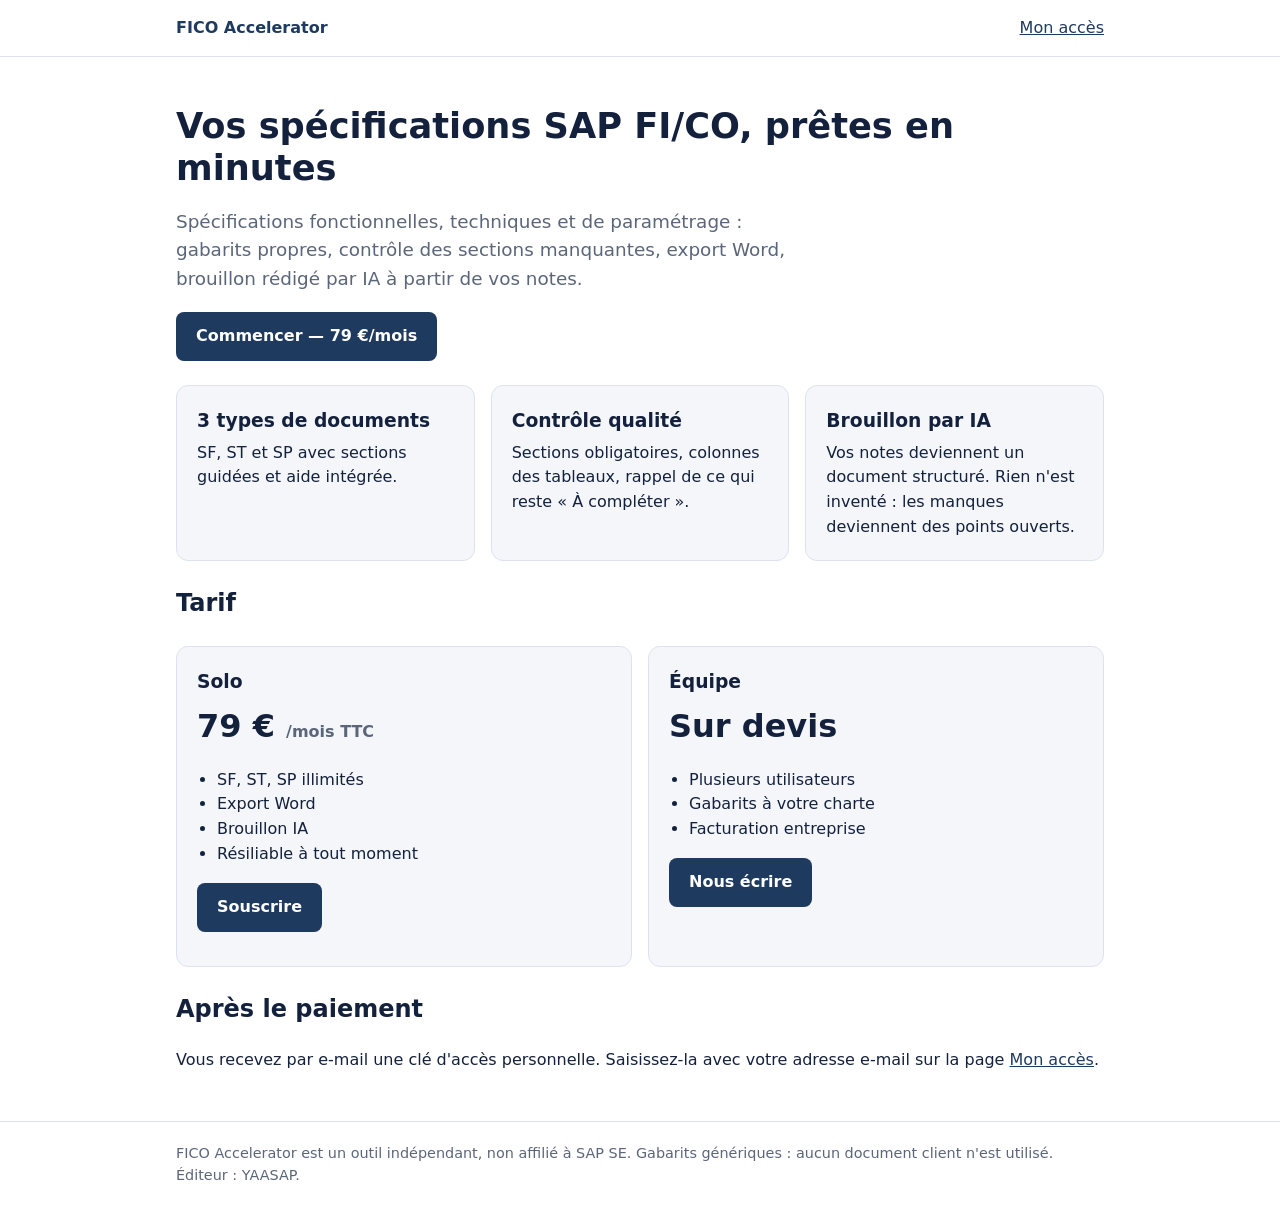
==== site/index.html @ e35cf968 "Relancer le déploiement Pages Co-Authored-By: Claude Sonnet 5.5 <noreply@anthropic.com> Claude-Sessi" ====
<!doctype html><html lang="fr"><head><meta charset="utf-8"><meta name="viewport" content="width=device-width,initial-scale=1">
<title>FICO Accelerator — spécifications SAP FI/CO</title>
<meta name="description" content="Rédigez vos spécifications SAP FI/CO (SF, ST, SP) en quelques minutes : gabarits, contrôle qualité, brouillon assisté par IA."><link rel="stylesheet" href="style.css"></head><body>
<header><div class="w"><b>FICO Accelerator</b><a href="acces.html">Mon accès</a></div></header>
<main class="w">
<h1>Vos spécifications SAP FI/CO, prêtes en minutes</h1>
<p class="lead">Spécifications fonctionnelles, techniques et de paramétrage : gabarits propres, contrôle des sections manquantes, export Word, brouillon rédigé par IA à partir de vos notes.</p>
<p><a id="cta" class="btn" href="#tarif">Commencer — 79 €/mois</a></p>
<div class="grid">
<div class="card"><h3>3 types de documents</h3>SF, ST et SP avec sections guidées et aide intégrée.</div>
<div class="card"><h3>Contrôle qualité</h3>Sections obligatoires, colonnes des tableaux, rappel de ce qui reste « À compléter ».</div>
<div class="card"><h3>Brouillon par IA</h3>Vos notes deviennent un document structuré. Rien n'est inventé : les manques deviennent des points ouverts.</div>
</div>
<h2 id="tarif">Tarif</h2>
<div class="grid">
<div class="card"><h3>Solo</h3><div class="price">79 € <small>/mois TTC</small></div>
<ul><li>SF, ST, SP illimités</li><li>Export Word</li><li>Brouillon IA</li><li>Résiliable à tout moment</li></ul>
<a id="buy" class="btn" href="#" aria-disabled="true">Souscrire</a><p id="buynote" class="lead" style="font-size:.9rem"></p></div>
<div class="card"><h3>Équipe</h3><div class="price">Sur devis</div>
<ul><li>Plusieurs utilisateurs</li><li>Gabarits à votre charte</li><li>Facturation entreprise</li></ul>
<a class="btn" id="mail" href="#">Nous écrire</a></div>
</div>
<h2>Après le paiement</h2>
<p>Vous recevez par e-mail une clé d'accès personnelle. Saisissez-la avec votre adresse e-mail sur la page <a href="acces.html">Mon accès</a>.</p>
</main>
<footer><div class="w">FICO Accelerator est un outil indépendant, non affilié à SAP SE. Gabarits génériques : aucun document client n'est utilisé. Éditeur : YAASAP.</div></footer>
<script src="config.js"></script>
<script>
var c=window.FICO_CONFIG,b=document.getElementById('buy');
document.getElementById('mail').href='mailto:'+c.contact+'?subject=FICO%20Accelerator%20-%20offre%20%C3%89quipe';
if(c.stripeLinkSolo){b.href=c.stripeLinkSolo;b.removeAttribute('aria-disabled');document.getElementById('cta').href=c.stripeLinkSolo}
else document.getElementById('buynote').textContent='Ouverture des souscriptions imminente.';
</script></body></html>
<!-- v1 -->
---- site/style.css ----
:root{--bg:#fff;--fg:#14213d;--mut:#5b667a;--ac:#1f3a5f;--card:#f4f6fa;--line:#dde3ee}
@media(prefers-color-scheme:dark){:root{--bg:#0f1624;--fg:#e8edf6;--mut:#9aa7bd;--ac:#7fa6e0;--card:#18223a;--line:#2a3856}}
*{box-sizing:border-box}body{margin:0;font:16px/1.55 system-ui,sans-serif;background:var(--bg);color:var(--fg)}
.w{max-width:960px;margin:0 auto;padding:0 16px}header{border-bottom:1px solid var(--line)}
header .w{display:flex;justify-content:space-between;align-items:center;height:56px}
header b{color:var(--ac)}a{color:var(--ac)}h1{font-size:2.2rem;line-height:1.2;margin:48px 0 12px}
.lead{font-size:1.15rem;color:var(--mut);max-width:640px}.grid{display:grid;gap:16px;grid-template-columns:repeat(auto-fit,minmax(240px,1fr));margin:24px 0}
.card{background:var(--card);border:1px solid var(--line);border-radius:12px;padding:20px}.card h3{margin:0 0 6px}
.btn{display:inline-block;background:var(--ac);color:var(--bg);padding:12px 20px;border-radius:8px;text-decoration:none;font-weight:600;border:0;cursor:pointer;font-size:1rem}
.btn[aria-disabled=true]{opacity:.5;pointer-events:none}.price{font-size:2rem;font-weight:700}.price small{font-size:1rem;color:var(--mut)}
ul{padding-left:20px}input{width:100%;padding:10px;border:1px solid var(--line);border-radius:8px;background:var(--bg);color:var(--fg);font-size:1rem;margin:4px 0 12px}
footer{border-top:1px solid var(--line);margin-top:48px;padding:20px 0;color:var(--mut);font-size:.9rem}.ok{color:#1a7f4b}.ko{color:#b3261e}
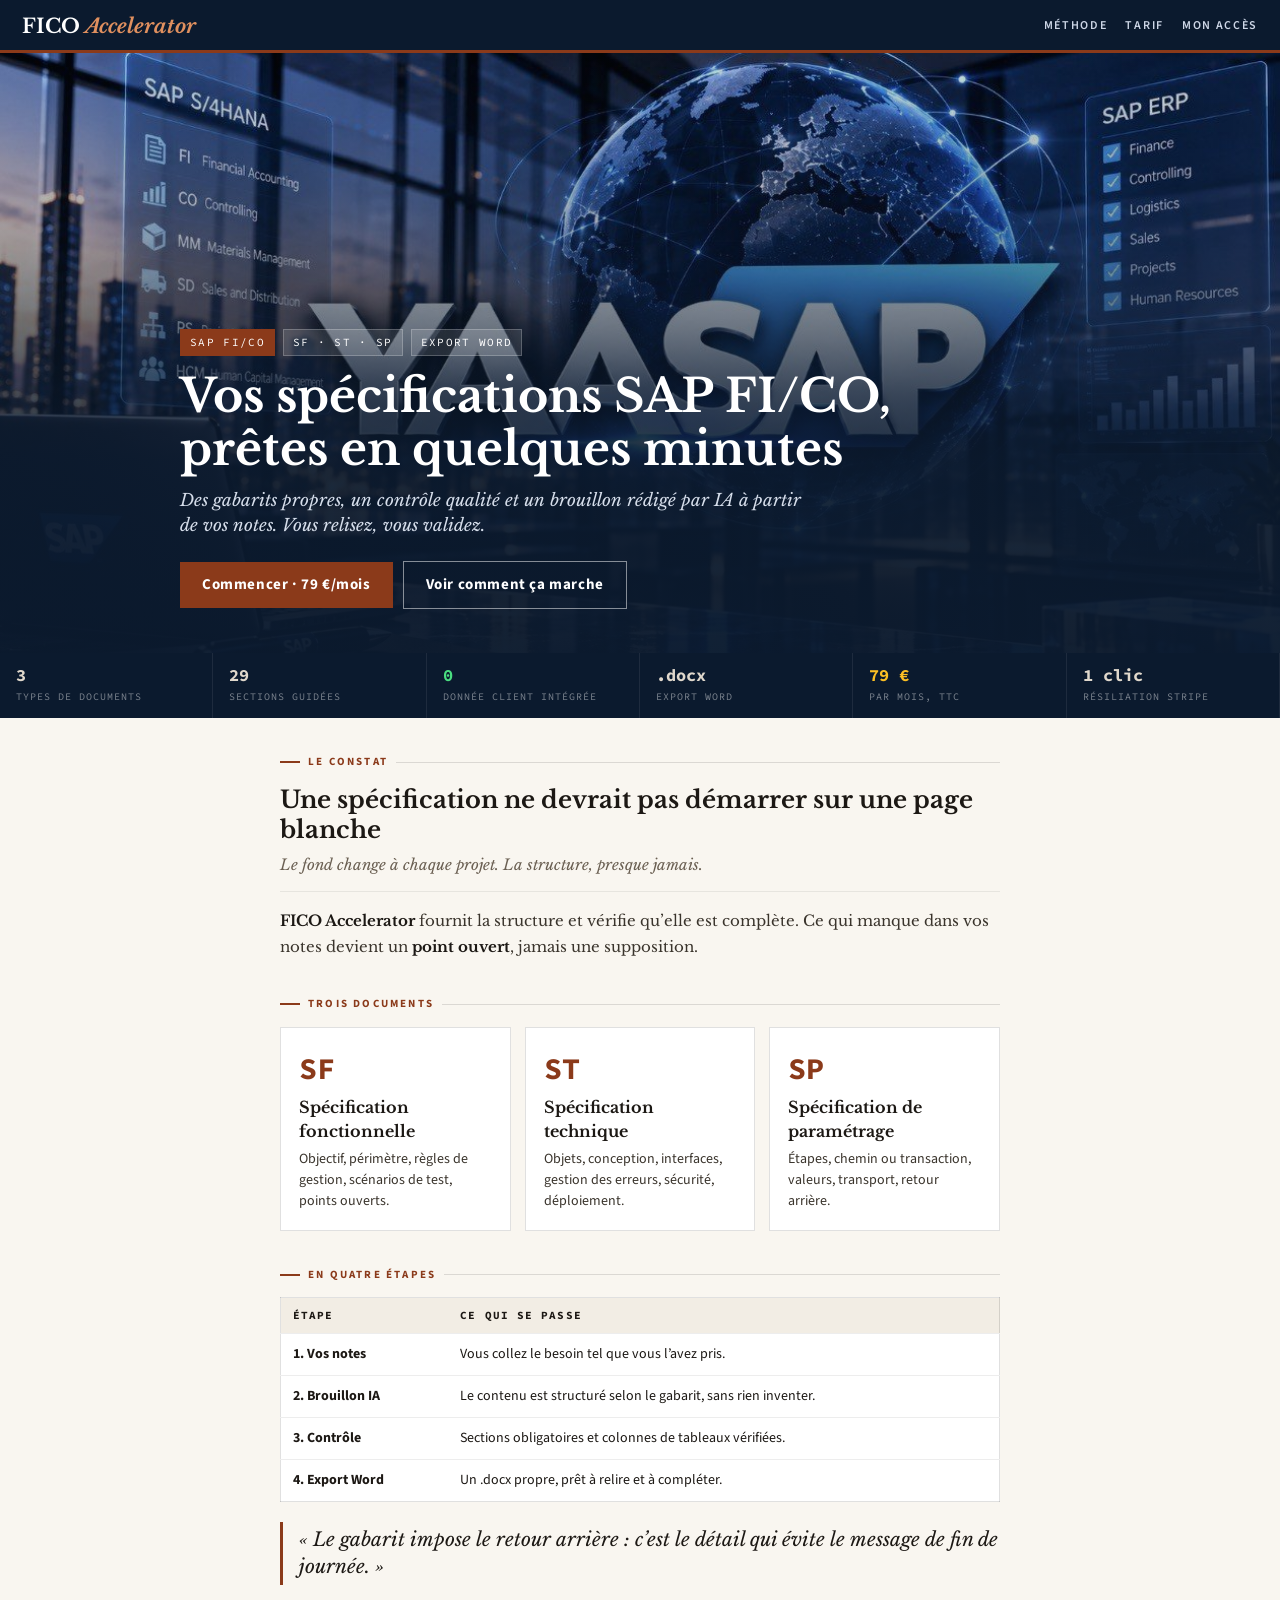
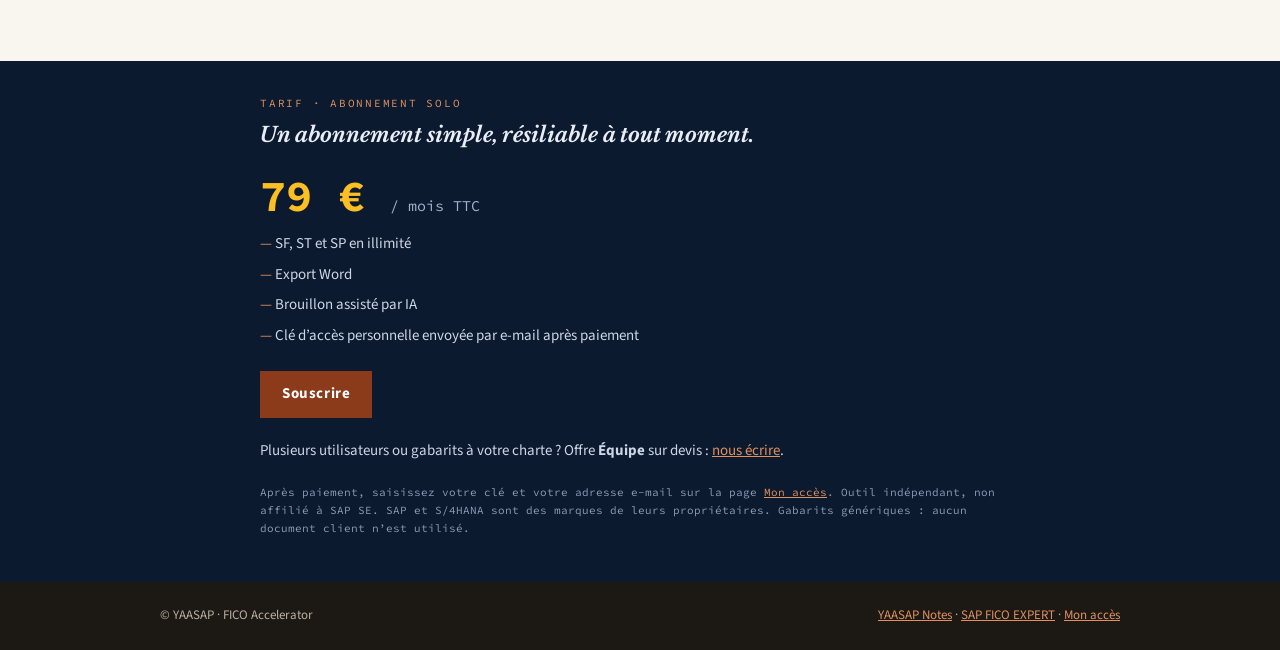
==== commit b28169ce: "Site aux couleurs de YAASAP Notes, image d'en-tête Co-Authored-By: Claude Sonnet 5.5 <noreply@anthro" ====
--- a/site/index.html
+++ b/site/index.html
@@ -1,29 +1,62 @@
 <!doctype html><html lang="fr"><head><meta charset="utf-8"><meta name="viewport" content="width=device-width,initial-scale=1">
 <title>FICO Accelerator — spécifications SAP FI/CO</title>
-<meta name="description" content="Rédigez vos spécifications SAP FI/CO (SF, ST, SP) en quelques minutes : gabarits, contrôle qualité, brouillon assisté par IA."><link rel="stylesheet" href="style.css"></head><body>
-<header><div class="w"><b>FICO Accelerator</b><a href="acces.html">Mon accès</a></div></header>
-<main class="w">
-<h1>Vos spécifications SAP FI/CO, prêtes en minutes</h1>
-<p class="lead">Spécifications fonctionnelles, techniques et de paramétrage : gabarits propres, contrôle des sections manquantes, export Word, brouillon rédigé par IA à partir de vos notes.</p>
-<p><a id="cta" class="btn" href="#tarif">Commencer — 79 €/mois</a></p>
-<div class="grid">
-<div class="card"><h3>3 types de documents</h3>SF, ST et SP avec sections guidées et aide intégrée.</div>
-<div class="card"><h3>Contrôle qualité</h3>Sections obligatoires, colonnes des tableaux, rappel de ce qui reste « À compléter ».</div>
-<div class="card"><h3>Brouillon par IA</h3>Vos notes deviennent un document structuré. Rien n'est inventé : les manques deviennent des points ouverts.</div>
+<meta name="description" content="Rédigez vos spécifications SAP FI/CO (SF, ST, SP) en quelques minutes : gabarits, contrôle qualité, export Word, brouillon assisté par IA.">
+<meta property="og:title" content="FICO Accelerator — spécifications SAP FI/CO"><meta property="og:image" content="hero.jpg">
+<link href="https://fonts.googleapis.com/css2?family=Libre+Baskerville:ital,wght@0,400;0,700;1,400&family=Source+Sans+3:wght@300;400;600;700&family=Source+Code+Pro:wght@400;600&display=swap" rel="stylesheet">
+<link rel="stylesheet" href="style.css"></head><body>
+<header class="masthead"><a class="pub-name" href="index.html">FICO <em>Accelerator</em></a>
+<nav><a href="#methode">Méthode</a><a href="#tarif">Tarif</a><a class="keep" href="acces.html">Mon accès</a></nav></header>
+
+<section class="hero"><div class="hero-in">
+<div class="eyebrow"><span class="tag ac">SAP FI/CO</span><span class="tag">SF · ST · SP</span><span class="tag">Export Word</span></div>
+<h1>Vos spécifications SAP FI/CO, prêtes en quelques minutes</h1>
+<p class="deck">Des gabarits propres, un contrôle qualité et un brouillon rédigé par IA à partir de vos notes. Vous relisez, vous validez.</p>
+<a id="cta" class="btn" href="#tarif">Commencer · 79 €/mois</a><a class="btn alt" href="#methode">Voir comment ça marche</a>
+</div></section>
+
+<div class="kpi-strip">
+<div class="kpi"><span class="kpi-v">3</span><span class="kpi-l">Types de documents</span></div>
+<div class="kpi"><span class="kpi-v">29</span><span class="kpi-l">Sections guidées</span></div>
+<div class="kpi"><span class="kpi-v up">0</span><span class="kpi-l">Donnée client intégrée</span></div>
+<div class="kpi"><span class="kpi-v">.docx</span><span class="kpi-l">Export Word</span></div>
+<div class="kpi"><span class="kpi-v am">79 €</span><span class="kpi-l">Par mois, TTC</span></div>
+<div class="kpi"><span class="kpi-v">1 clic</span><span class="kpi-l">Résiliation Stripe</span></div>
 </div>
-<h2 id="tarif">Tarif</h2>
-<div class="grid">
-<div class="card"><h3>Solo</h3><div class="price">79 € <small>/mois TTC</small></div>
-<ul><li>SF, ST, SP illimités</li><li>Export Word</li><li>Brouillon IA</li><li>Résiliable à tout moment</li></ul>
-<a id="buy" class="btn" href="#" aria-disabled="true">Souscrire</a><p id="buynote" class="lead" style="font-size:.9rem"></p></div>
-<div class="card"><h3>Équipe</h3><div class="price">Sur devis</div>
-<ul><li>Plusieurs utilisateurs</li><li>Gabarits à votre charte</li><li>Facturation entreprise</li></ul>
-<a class="btn" id="mail" href="#">Nous écrire</a></div>
+
+<main class="wrap">
+<div class="sec-rule" id="methode"><span class="sec-rule-txt">Le constat</span></div>
+<h2 class="lead-hl">Une spécification ne devrait pas démarrer sur une page blanche</h2>
+<p class="lead-deck">Le fond change à chaque projet. La structure, presque jamais.</p>
+<p class="body-p"><strong>FICO Accelerator</strong> fournit la structure et vérifie qu’elle est complète. Ce qui manque dans vos notes devient un <strong>point ouvert</strong>, jamais une supposition.</p>
+
+<div class="sec-rule"><span class="sec-rule-txt">Trois documents</span></div>
+<div class="cards">
+<div class="card"><span class="big">SF</span><h3>Spécification fonctionnelle</h3><p>Objectif, périmètre, règles de gestion, scénarios de test, points ouverts.</p></div>
+<div class="card"><span class="big">ST</span><h3>Spécification technique</h3><p>Objets, conception, interfaces, gestion des erreurs, sécurité, déploiement.</p></div>
+<div class="card"><span class="big">SP</span><h3>Spécification de paramétrage</h3><p>Étapes, chemin ou transaction, valeurs, transport, retour arrière.</p></div>
 </div>
-<h2>Après le paiement</h2>
-<p>Vous recevez par e-mail une clé d'accès personnelle. Saisissez-la avec votre adresse e-mail sur la page <a href="acces.html">Mon accès</a>.</p>
+
+<div class="sec-rule"><span class="sec-rule-txt">En quatre étapes</span></div>
+<table class="tbl"><tr><th>Étape</th><th>Ce qui se passe</th></tr>
+<tr><td><b>1. Vos notes</b></td><td>Vous collez le besoin tel que vous l’avez pris.</td></tr>
+<tr><td><b>2. Brouillon IA</b></td><td>Le contenu est structuré selon le gabarit, sans rien inventer.</td></tr>
+<tr><td><b>3. Contrôle</b></td><td>Sections obligatoires et colonnes de tableaux vérifiées.</td></tr>
+<tr><td><b>4. Export Word</b></td><td>Un .docx propre, prêt à relire et à compléter.</td></tr></table>
+<p class="pull">«&nbsp;Le gabarit impose le retour arrière : c’est le détail qui évite le message de fin de journée.&nbsp;»</p>
 </main>
-<footer><div class="w">FICO Accelerator est un outil indépendant, non affilié à SAP SE. Gabarits génériques : aucun document client n'est utilisé. Éditeur : YAASAP.</div></footer>
+
+<section class="verdict" id="tarif"><div class="in">
+<span class="v-tag">Tarif · Abonnement Solo</span>
+<p class="v-lead">Un abonnement simple, résiliable à tout moment.</p>
+<p class="price">79 € <small>/ mois TTC</small></p>
+<ul><li>SF, ST et SP en illimité</li><li>Export Word</li><li>Brouillon assisté par IA</li><li>Clé d’accès personnelle envoyée par e-mail après paiement</li></ul>
+<a id="buy" class="btn" href="#" aria-disabled="true">Souscrire</a> <span id="buynote" style="font-size:13px;color:#9fb0ca"></span>
+<p style="margin-top:22px;color:#cdd6e6;font-size:15px">Plusieurs utilisateurs ou gabarits à votre charte ? Offre <b>Équipe</b> sur devis : <a id="mail" href="#" style="color:#e0905f">nous écrire</a>.</p>
+<p class="disc">Après paiement, saisissez votre clé et votre adresse e-mail sur la page <a href="acces.html" style="color:#e0905f">Mon accès</a>. Outil indépendant, non affilié à SAP SE. SAP et S/4HANA sont des marques de leurs propriétaires. Gabarits génériques : aucun document client n’est utilisé.</p>
+</div></section>
+
+<footer><div class="in"><span>© YAASAP · FICO Accelerator</span><span><a href="https://yaasap.github.io/dailywatch" rel="noopener">YAASAP Notes</a> · <a href="https://yaasap.github.io/SAP-FICO-EXPERT" rel="noopener">SAP FICO EXPERT</a> · <a href="acces.html">Mon accès</a></span></div></footer>
+
 <script src="config.js"></script>
 <script>
 var c=window.FICO_CONFIG,b=document.getElementById('buy');
@@ -31,4 +64,3 @@
 if(c.stripeLinkSolo){b.href=c.stripeLinkSolo;b.removeAttribute('aria-disabled');document.getElementById('cta').href=c.stripeLinkSolo}
 else document.getElementById('buynote').textContent='Ouverture des souscriptions imminente.';
 </script></body></html>
-<!-- v1 -->
--- a/site/style.css
+++ b/site/style.css
@@ -1,12 +1,62 @@
-:root{--bg:#fff;--fg:#14213d;--mut:#5b667a;--ac:#1f3a5f;--card:#f4f6fa;--line:#dde3ee}
-@media(prefers-color-scheme:dark){:root{--bg:#0f1624;--fg:#e8edf6;--mut:#9aa7bd;--ac:#7fa6e0;--card:#18223a;--line:#2a3856}}
-*{box-sizing:border-box}body{margin:0;font:16px/1.55 system-ui,sans-serif;background:var(--bg);color:var(--fg)}
-.w{max-width:960px;margin:0 auto;padding:0 16px}header{border-bottom:1px solid var(--line)}
-header .w{display:flex;justify-content:space-between;align-items:center;height:56px}
-header b{color:var(--ac)}a{color:var(--ac)}h1{font-size:2.2rem;line-height:1.2;margin:48px 0 12px}
-.lead{font-size:1.15rem;color:var(--mut);max-width:640px}.grid{display:grid;gap:16px;grid-template-columns:repeat(auto-fit,minmax(240px,1fr));margin:24px 0}
-.card{background:var(--card);border:1px solid var(--line);border-radius:12px;padding:20px}.card h3{margin:0 0 6px}
-.btn{display:inline-block;background:var(--ac);color:var(--bg);padding:12px 20px;border-radius:8px;text-decoration:none;font-weight:600;border:0;cursor:pointer;font-size:1rem}
-.btn[aria-disabled=true]{opacity:.5;pointer-events:none}.price{font-size:2rem;font-weight:700}.price small{font-size:1rem;color:var(--mut)}
-ul{padding-left:20px}input{width:100%;padding:10px;border:1px solid var(--line);border-radius:8px;background:var(--bg);color:var(--fg);font-size:1rem;margin:4px 0 12px}
-footer{border-top:1px solid var(--line);margin-top:48px;padding:20px 0;color:var(--mut);font-size:.9rem}.ok{color:#1a7f4b}.ko{color:#b3261e}
+:root{--paper:#f9f6f0;--paper2:#f2ede4;--paper3:#e8e1d5;--ink:#1c1814;--ink2:#3a342c;--ink3:#6a5f52;--ink4:#9a8f82;--rule:rgba(0,0,0,.12);--rule2:rgba(0,0,0,.07);--accent:#8b3a1a;--space:#0b1a2e;--gold:#c8902a;--green:#1e5c32;--red:#b01c1c;
+--serif:'Libre Baskerville',Georgia,serif;--sans:'Source Sans 3','Helvetica Neue',Arial,sans-serif;--mono:'Source Code Pro','Courier New',monospace}
+*{box-sizing:border-box}html{scroll-behavior:smooth}
+body{margin:0;background:var(--paper);color:var(--ink);font-family:var(--sans);line-height:1.5}
+a{color:var(--accent)}
+.masthead{background:var(--space);border-bottom:3px solid var(--accent);padding:11px 22px 9px;display:flex;align-items:center;justify-content:space-between;position:sticky;top:0;z-index:100}
+.pub-name{font-family:var(--serif);font-size:20px;font-weight:700;color:#fff;text-decoration:none}
+.pub-name em{font-style:italic;color:#e0905f}
+.masthead nav{display:flex;gap:18px;align-items:center}
+.masthead nav a{color:#cdd6e6;font-size:12px;letter-spacing:.14em;text-transform:uppercase;text-decoration:none;font-weight:600}
+.masthead nav a:hover{color:#fff}
+.hero{position:relative;min-height:600px;background:var(--space) url(hero.jpg) center/cover no-repeat;display:flex;align-items:flex-end}
+.hero::before{content:'';position:absolute;inset:0;background:linear-gradient(180deg,rgba(11,26,46,.15) 0%,rgba(11,26,46,.35) 30%,rgba(11,26,46,.93) 68%,rgba(11,26,46,.97) 100%)}
+.hero-in{position:relative;max-width:960px;margin:0 auto;width:100%;padding:0 20px 44px}
+.eyebrow{display:flex;flex-wrap:wrap;gap:8px;margin-bottom:14px}
+.tag{font-family:var(--mono);font-size:11px;letter-spacing:.12em;text-transform:uppercase;padding:4px 9px;background:rgba(255,255,255,.12);color:#fff;border:1px solid rgba(255,255,255,.22)}
+.tag.ac{background:var(--accent);border-color:var(--accent)}
+.hero h1{font-family:var(--serif);font-size:clamp(28px,5vw,46px);line-height:1.15;color:#fff;margin:0 0 12px;max-width:760px}
+.hero .deck{font-family:var(--serif);font-style:italic;font-size:17px;color:#d6deeb;max-width:640px;margin:0 0 22px}
+.btn{display:inline-block;background:var(--accent);color:#fff;padding:12px 22px;text-decoration:none;font-weight:700;font-size:15px;letter-spacing:.04em;border:0;cursor:pointer;font-family:var(--sans)}
+.btn.alt{background:transparent;border:1px solid rgba(255,255,255,.5);margin-left:10px}
+.btn[aria-disabled=true]{opacity:.5;pointer-events:none}
+.kpi-strip{display:grid;grid-template-columns:repeat(6,1fr);background:var(--space)}
+.kpi{padding:14px 0 14px 16px;border-right:1px solid rgba(255,255,255,.08)}
+.kpi-v{font-family:var(--mono);font-size:17px;font-weight:700;line-height:1;display:block;color:#e0d8cc}
+.kpi-v.up{color:#4ade80}.kpi-v.am{color:#fbbf24}
+.kpi-l{font-family:var(--mono);font-size:10px;letter-spacing:.1em;text-transform:uppercase;color:rgba(255,255,255,.45);margin-top:5px;display:block}
+.wrap{max-width:760px;margin:0 auto;padding:0 20px 20px}
+.sec-rule{display:flex;align-items:center;gap:8px;margin:36px 0 14px}
+.sec-rule::before{content:'';width:20px;height:2px;background:var(--accent);flex-shrink:0}
+.sec-rule-txt{font-size:11px;font-weight:700;letter-spacing:.2em;text-transform:uppercase;color:var(--accent)}
+.sec-rule::after{content:'';flex:1;height:1px;background:var(--rule)}
+.lead-hl{font-family:var(--serif);font-size:24px;font-weight:700;line-height:1.25;margin:0 0 8px}
+.lead-deck{font-family:var(--serif);font-size:15px;font-style:italic;color:var(--ink3);line-height:1.6;margin:0 0 16px;padding-bottom:14px;border-bottom:1px solid var(--rule2)}
+.body-p{font-family:var(--serif);font-size:15px;color:var(--ink2);line-height:1.75;margin:0 0 12px}
+.body-p strong{color:var(--ink)}
+.cards{display:grid;gap:14px;grid-template-columns:repeat(auto-fit,minmax(210px,1fr));margin:8px 0 16px}
+.card{background:#fff;border:1px solid var(--rule);padding:18px}
+.card h3{font-family:var(--serif);font-size:16px;margin:0 0 6px}
+.card p{font-size:14px;color:var(--ink2);margin:0}
+.card .big{font-family:var(--mono);font-size:30px;font-weight:700;color:var(--accent);display:block;margin-bottom:4px}
+.tbl{width:100%;border-collapse:collapse;font-size:14px;background:#fff;border:1px solid var(--rule)}
+.tbl th{font-family:var(--mono);font-size:11px;letter-spacing:.1em;text-transform:uppercase;text-align:left;background:var(--paper2);padding:9px 12px}
+.tbl td{padding:10px 12px;border-top:1px solid var(--rule2);vertical-align:top}
+.pull{font-family:var(--serif);font-style:italic;font-size:19px;line-height:1.45;border-left:3px solid var(--accent);padding:4px 0 4px 16px;margin:20px 0;color:var(--ink)}
+.verdict{background:var(--space);color:#e8edf6;margin:36px 0 0;padding:34px 20px}
+.verdict .in{max-width:760px;margin:0 auto}
+.v-tag{font-family:var(--mono);font-size:11px;letter-spacing:.16em;text-transform:uppercase;color:#e0905f;margin-bottom:10px;display:block}
+.v-lead{font-family:var(--serif);font-style:italic;font-weight:700;font-size:21px;line-height:1.35;margin:0 0 14px}
+.verdict ul{list-style:none;padding:0;margin:0 0 20px}
+.verdict li{padding:4px 0;font-size:15px;color:#cdd6e6}
+.verdict li::before{content:'— ';color:#e0905f}
+.price{font-family:var(--mono);font-size:44px;font-weight:700;color:#fbbf24;margin:0}
+.price small{font-size:15px;color:#9fb0ca;font-weight:400}
+.disc{font-family:var(--mono);font-size:11px;color:#8d9bb5;line-height:1.6;margin-top:22px}
+footer{background:var(--ink);color:#b9b0a3;padding:24px 20px;font-size:13px}
+footer .in{max-width:960px;margin:0 auto;display:flex;flex-wrap:wrap;gap:16px;justify-content:space-between}
+footer a{color:#e0905f}
+form label{display:block;font-size:13px;font-weight:700;margin-top:6px}
+input{width:100%;padding:11px;border:1px solid var(--rule);background:#fff;color:var(--ink);font-size:16px;margin:4px 0 12px;font-family:var(--sans)}
+.ok{color:var(--green);font-weight:700}.ko{color:var(--red);font-weight:700}
+@media(max-width:720px){.kpi-strip{grid-template-columns:repeat(2,1fr)}.hero{min-height:440px}.btn.alt{margin:10px 0 0}.masthead nav a:not(.keep){display:none}}
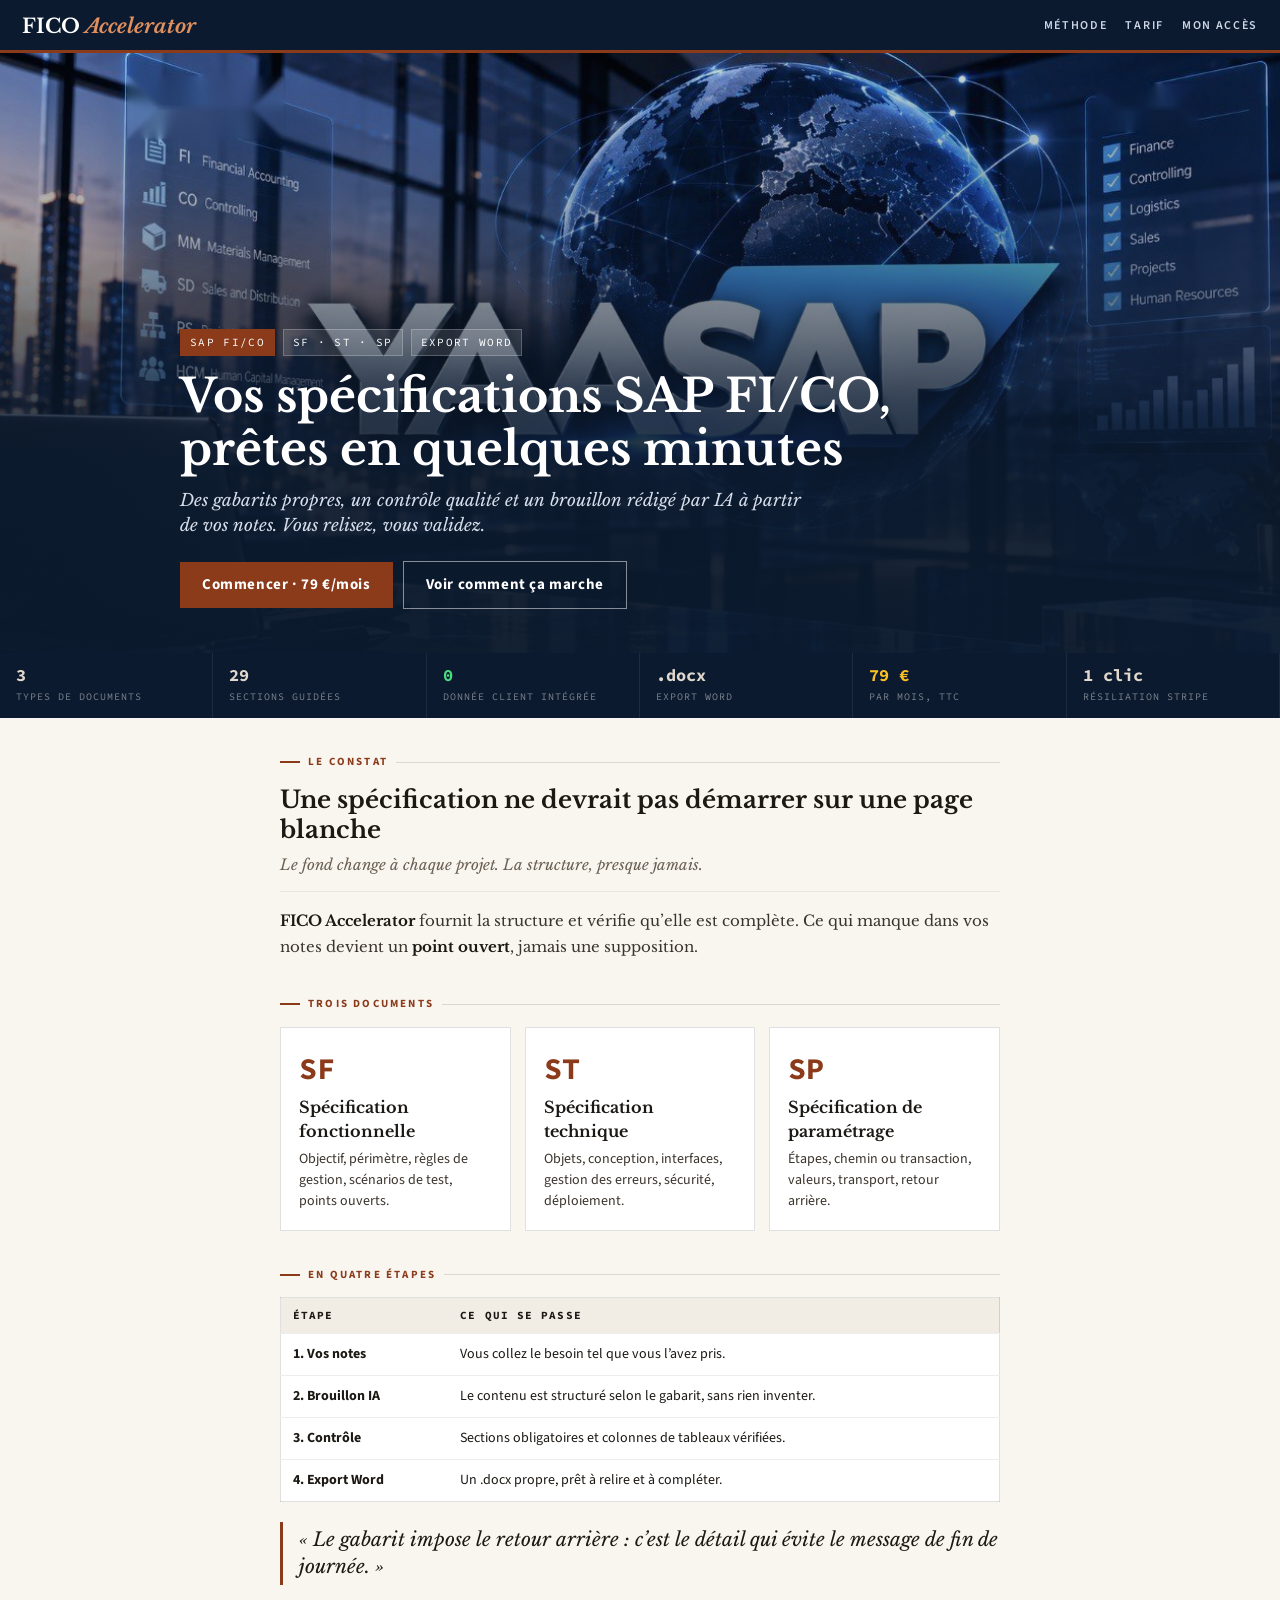
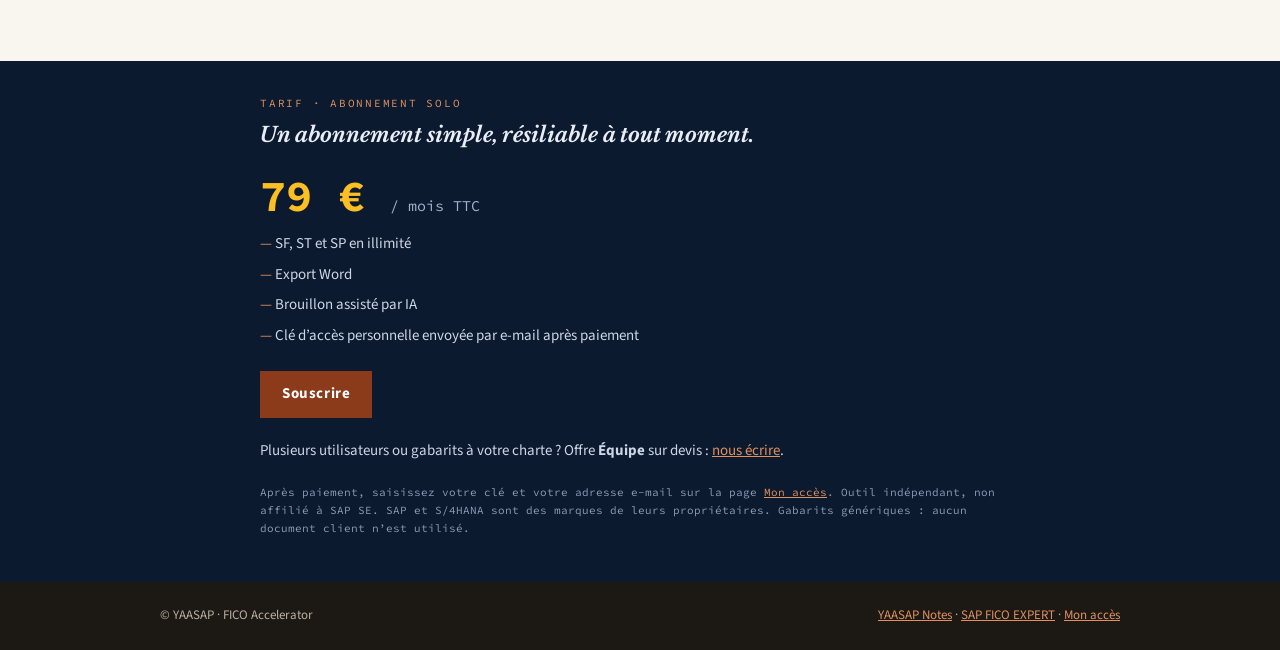
==== commit a8499711: "Site : CSS intégré dans les pages (affichage fiable sans feuille externe) Co-Authored-By: Claude Son" ====
--- a/site/index.html
+++ b/site/index.html
@@ -3,7 +3,70 @@
 <meta name="description" content="Rédigez vos spécifications SAP FI/CO (SF, ST, SP) en quelques minutes : gabarits, contrôle qualité, export Word, brouillon assisté par IA.">
 <meta property="og:title" content="FICO Accelerator — spécifications SAP FI/CO"><meta property="og:image" content="hero.jpg">
 <link href="https://fonts.googleapis.com/css2?family=Libre+Baskerville:ital,wght@0,400;0,700;1,400&family=Source+Sans+3:wght@300;400;600;700&family=Source+Code+Pro:wght@400;600&display=swap" rel="stylesheet">
-<link rel="stylesheet" href="style.css"></head><body>
+<style>
+:root{--paper:#f9f6f0;--paper2:#f2ede4;--paper3:#e8e1d5;--ink:#1c1814;--ink2:#3a342c;--ink3:#6a5f52;--ink4:#9a8f82;--rule:rgba(0,0,0,.12);--rule2:rgba(0,0,0,.07);--accent:#8b3a1a;--space:#0b1a2e;--gold:#c8902a;--green:#1e5c32;--red:#b01c1c;
+--serif:'Libre Baskerville',Georgia,serif;--sans:'Source Sans 3','Helvetica Neue',Arial,sans-serif;--mono:'Source Code Pro','Courier New',monospace}
+*{box-sizing:border-box}html{scroll-behavior:smooth}
+body{margin:0;background:var(--paper);color:var(--ink);font-family:var(--sans);line-height:1.5}
+a{color:var(--accent)}
+.masthead{background:var(--space);border-bottom:3px solid var(--accent);padding:11px 22px 9px;display:flex;align-items:center;justify-content:space-between;position:sticky;top:0;z-index:100}
+.pub-name{font-family:var(--serif);font-size:20px;font-weight:700;color:#fff;text-decoration:none}
+.pub-name em{font-style:italic;color:#e0905f}
+.masthead nav{display:flex;gap:18px;align-items:center}
+.masthead nav a{color:#cdd6e6;font-size:12px;letter-spacing:.14em;text-transform:uppercase;text-decoration:none;font-weight:600}
+.masthead nav a:hover{color:#fff}
+.hero{position:relative;min-height:600px;background:var(--space) url("hero.jpg") center/cover no-repeat;display:flex;align-items:flex-end}
+.hero::before{content:'';position:absolute;inset:0;background:linear-gradient(180deg,rgba(11,26,46,.15) 0%,rgba(11,26,46,.35) 30%,rgba(11,26,46,.93) 68%,rgba(11,26,46,.97) 100%)}
+.hero-in{position:relative;max-width:960px;margin:0 auto;width:100%;padding:0 20px 44px}
+.eyebrow{display:flex;flex-wrap:wrap;gap:8px;margin-bottom:14px}
+.tag{font-family:var(--mono);font-size:11px;letter-spacing:.12em;text-transform:uppercase;padding:4px 9px;background:rgba(255,255,255,.12);color:#fff;border:1px solid rgba(255,255,255,.22)}
+.tag.ac{background:var(--accent);border-color:var(--accent)}
+.hero h1{font-family:var(--serif);font-size:clamp(28px,5vw,46px);line-height:1.15;color:#fff;margin:0 0 12px;max-width:760px}
+.hero .deck{font-family:var(--serif);font-style:italic;font-size:17px;color:#d6deeb;max-width:640px;margin:0 0 22px}
+.btn{display:inline-block;background:var(--accent);color:#fff;padding:12px 22px;text-decoration:none;font-weight:700;font-size:15px;letter-spacing:.04em;border:0;cursor:pointer;font-family:var(--sans)}
+.btn.alt{background:transparent;border:1px solid rgba(255,255,255,.5);margin-left:10px}
+.btn[aria-disabled=true]{opacity:.5;pointer-events:none}
+.kpi-strip{display:grid;grid-template-columns:repeat(6,1fr);background:var(--space)}
+.kpi{padding:14px 0 14px 16px;border-right:1px solid rgba(255,255,255,.08)}
+.kpi-v{font-family:var(--mono);font-size:17px;font-weight:700;line-height:1;display:block;color:#e0d8cc}
+.kpi-v.up{color:#4ade80}.kpi-v.am{color:#fbbf24}
+.kpi-l{font-family:var(--mono);font-size:10px;letter-spacing:.1em;text-transform:uppercase;color:rgba(255,255,255,.45);margin-top:5px;display:block}
+.wrap{max-width:760px;margin:0 auto;padding:0 20px 20px}
+.sec-rule{display:flex;align-items:center;gap:8px;margin:36px 0 14px}
+.sec-rule::before{content:'';width:20px;height:2px;background:var(--accent);flex-shrink:0}
+.sec-rule-txt{font-size:11px;font-weight:700;letter-spacing:.2em;text-transform:uppercase;color:var(--accent)}
+.sec-rule::after{content:'';flex:1;height:1px;background:var(--rule)}
+.lead-hl{font-family:var(--serif);font-size:24px;font-weight:700;line-height:1.25;margin:0 0 8px}
+.lead-deck{font-family:var(--serif);font-size:15px;font-style:italic;color:var(--ink3);line-height:1.6;margin:0 0 16px;padding-bottom:14px;border-bottom:1px solid var(--rule2)}
+.body-p{font-family:var(--serif);font-size:15px;color:var(--ink2);line-height:1.75;margin:0 0 12px}
+.body-p strong{color:var(--ink)}
+.cards{display:grid;gap:14px;grid-template-columns:repeat(auto-fit,minmax(210px,1fr));margin:8px 0 16px}
+.card{background:#fff;border:1px solid var(--rule);padding:18px}
+.card h3{font-family:var(--serif);font-size:16px;margin:0 0 6px}
+.card p{font-size:14px;color:var(--ink2);margin:0}
+.card .big{font-family:var(--mono);font-size:30px;font-weight:700;color:var(--accent);display:block;margin-bottom:4px}
+.tbl{width:100%;border-collapse:collapse;font-size:14px;background:#fff;border:1px solid var(--rule)}
+.tbl th{font-family:var(--mono);font-size:11px;letter-spacing:.1em;text-transform:uppercase;text-align:left;background:var(--paper2);padding:9px 12px}
+.tbl td{padding:10px 12px;border-top:1px solid var(--rule2);vertical-align:top}
+.pull{font-family:var(--serif);font-style:italic;font-size:19px;line-height:1.45;border-left:3px solid var(--accent);padding:4px 0 4px 16px;margin:20px 0;color:var(--ink)}
+.verdict{background:var(--space);color:#e8edf6;margin:36px 0 0;padding:34px 20px}
+.verdict .in{max-width:760px;margin:0 auto}
+.v-tag{font-family:var(--mono);font-size:11px;letter-spacing:.16em;text-transform:uppercase;color:#e0905f;margin-bottom:10px;display:block}
+.v-lead{font-family:var(--serif);font-style:italic;font-weight:700;font-size:21px;line-height:1.35;margin:0 0 14px}
+.verdict ul{list-style:none;padding:0;margin:0 0 20px}
+.verdict li{padding:4px 0;font-size:15px;color:#cdd6e6}
+.verdict li::before{content:'— ';color:#e0905f}
+.price{font-family:var(--mono);font-size:44px;font-weight:700;color:#fbbf24;margin:0}
+.price small{font-size:15px;color:#9fb0ca;font-weight:400}
+.disc{font-family:var(--mono);font-size:11px;color:#8d9bb5;line-height:1.6;margin-top:22px}
+footer{background:var(--ink);color:#b9b0a3;padding:24px 20px;font-size:13px}
+footer .in{max-width:960px;margin:0 auto;display:flex;flex-wrap:wrap;gap:16px;justify-content:space-between}
+footer a{color:#e0905f}
+form label{display:block;font-size:13px;font-weight:700;margin-top:6px}
+input{width:100%;padding:11px;border:1px solid var(--rule);background:#fff;color:var(--ink);font-size:16px;margin:4px 0 12px;font-family:var(--sans)}
+.ok{color:var(--green);font-weight:700}.ko{color:var(--red);font-weight:700}
+@media(max-width:720px){.kpi-strip{grid-template-columns:repeat(2,1fr)}.hero{min-height:440px}.btn.alt{margin:10px 0 0}.masthead nav a:not(.keep){display:none}}
+</style></head><body>
 <header class="masthead"><a class="pub-name" href="index.html">FICO <em>Accelerator</em></a>
 <nav><a href="#methode">Méthode</a><a href="#tarif">Tarif</a><a class="keep" href="acces.html">Mon accès</a></nav></header>
 
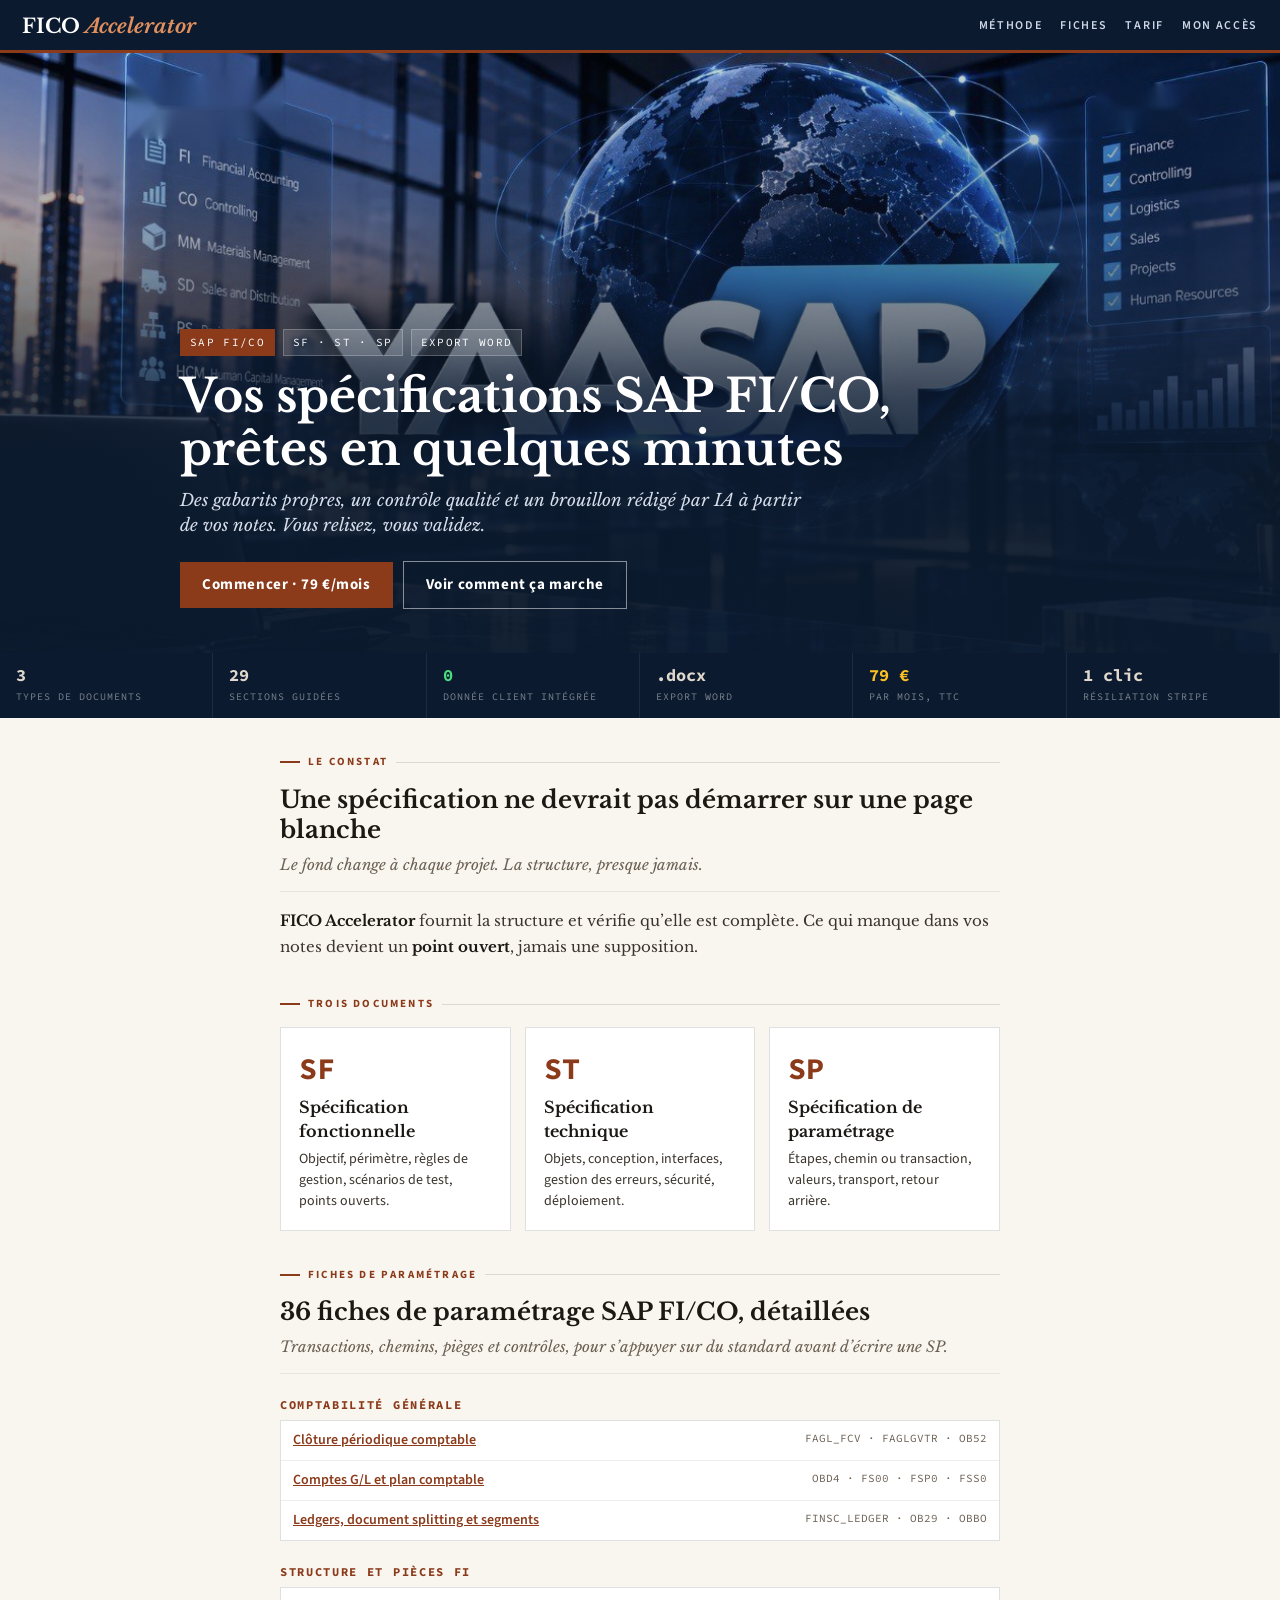
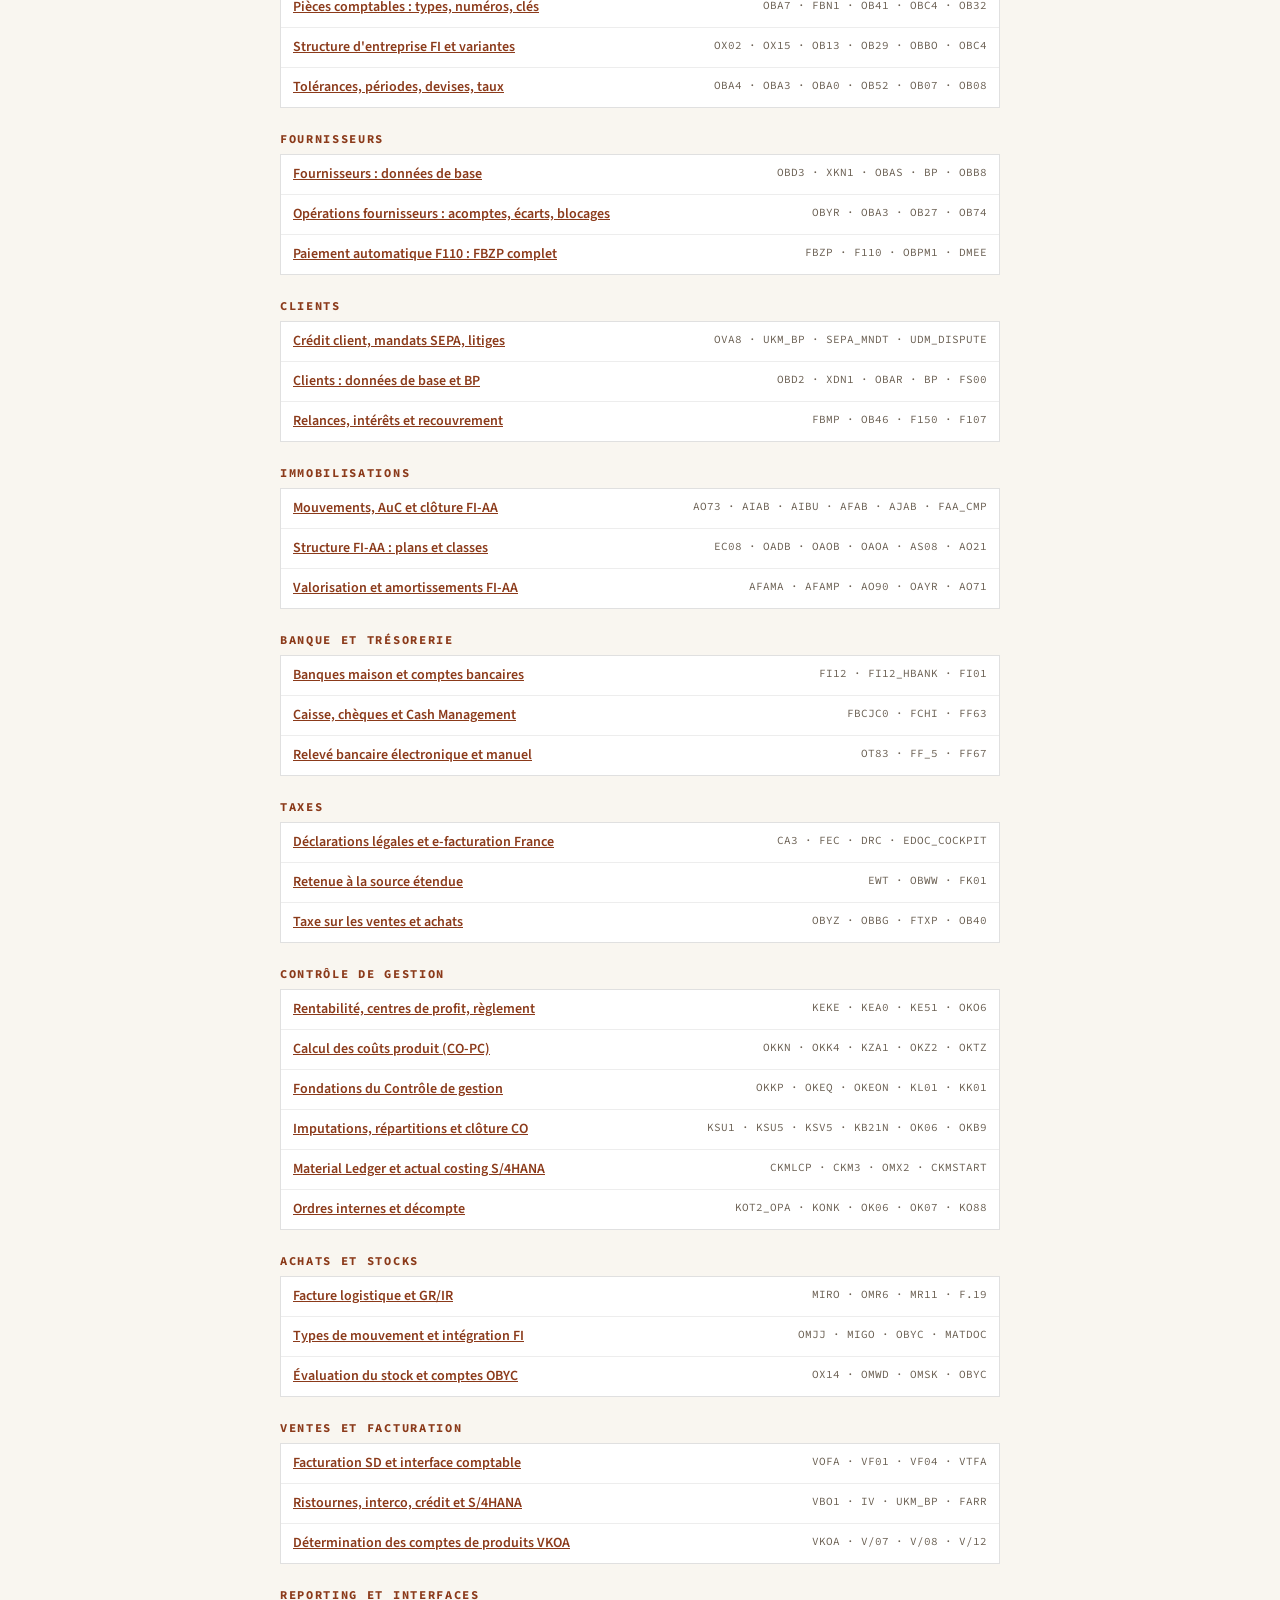
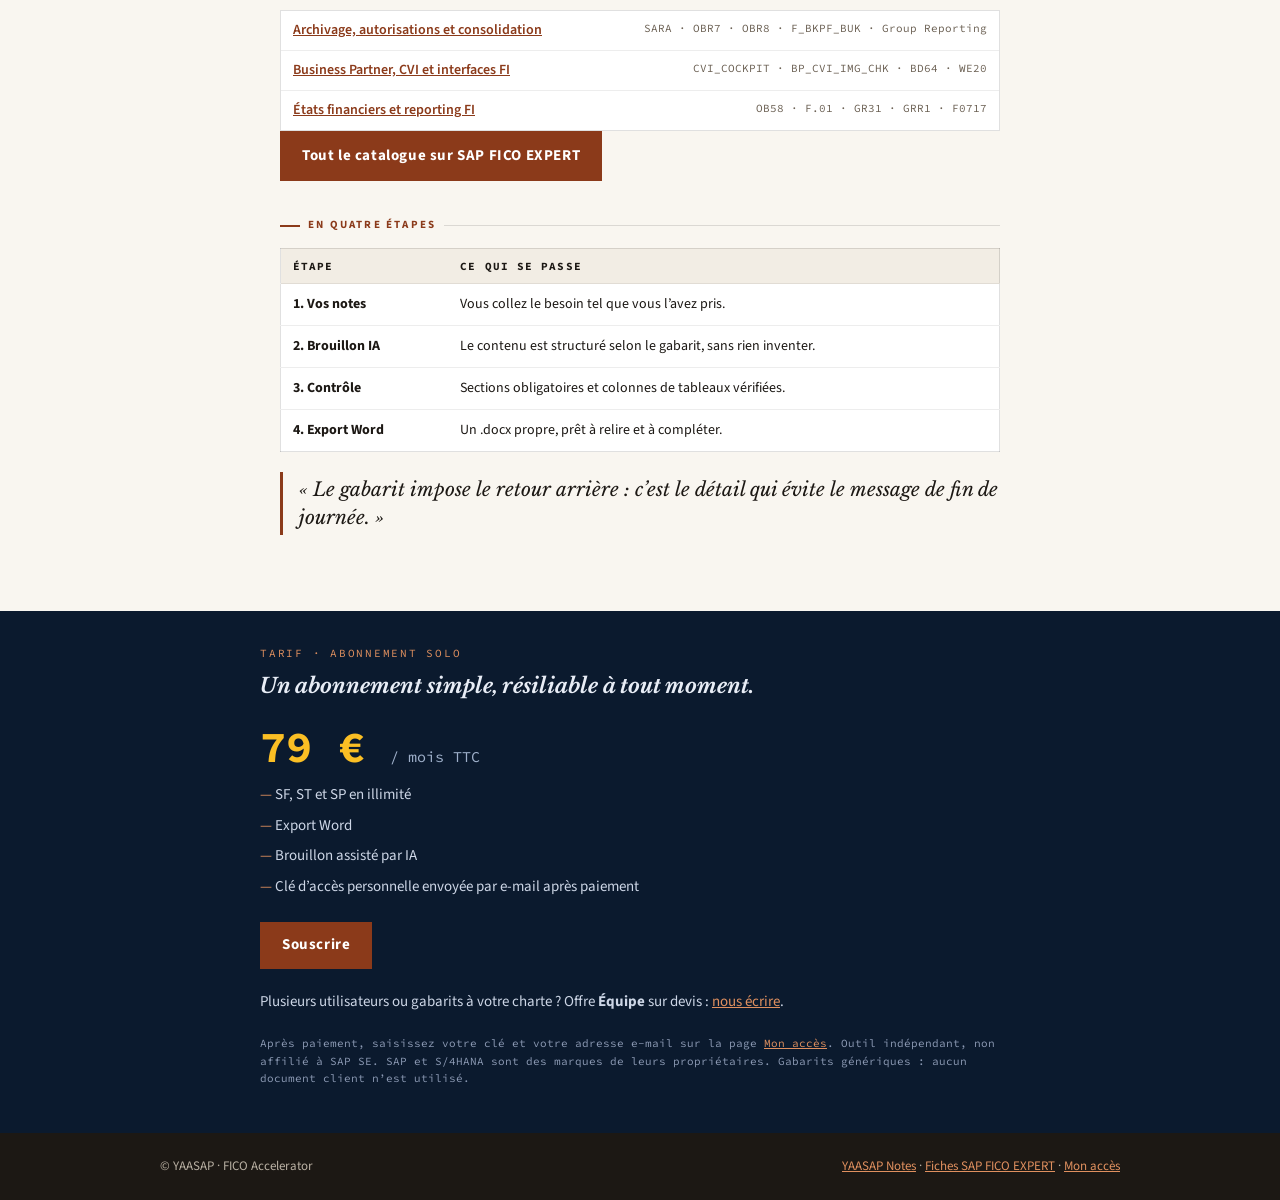
==== commit ff7b33ba: "Site : 36 fiches de paramétrage avec liens vers SAP FICO EXPERT Co-Authored-By: Claude Sonnet 5.5 <n" ====
--- a/site/index.html
+++ b/site/index.html
@@ -66,9 +66,10 @@
 input{width:100%;padding:11px;border:1px solid var(--rule);background:#fff;color:var(--ink);font-size:16px;margin:4px 0 12px;font-family:var(--sans)}
 .ok{color:var(--green);font-weight:700}.ko{color:var(--red);font-weight:700}
 @media(max-width:720px){.kpi-strip{grid-template-columns:repeat(2,1fr)}.hero{min-height:440px}.btn.alt{margin:10px 0 0}.masthead nav a:not(.keep){display:none}}
+.fg{font-family:var(--mono);font-size:12px;letter-spacing:.14em;text-transform:uppercase;color:var(--accent);margin:22px 0 6px}.fl{list-style:none;padding:0;margin:0;background:#fff;border:1px solid var(--rule)}.fl li{padding:9px 12px;border-top:1px solid var(--rule2);display:flex;flex-wrap:wrap;gap:4px 12px;justify-content:space-between;font-size:14px}.fl li:first-child{border-top:0}.fl a{font-weight:600}.fl span{font-family:var(--mono);font-size:11px;color:var(--ink3)}
 </style></head><body>
 <header class="masthead"><a class="pub-name" href="index.html">FICO <em>Accelerator</em></a>
-<nav><a href="#methode">Méthode</a><a href="#tarif">Tarif</a><a class="keep" href="acces.html">Mon accès</a></nav></header>
+<nav><a href="#methode">Méthode</a><a href="#parametrage">Fiches</a><a href="#tarif">Tarif</a><a class="keep" href="acces.html">Mon accès</a></nav></header>
 
 <section class="hero"><div class="hero-in">
 <div class="eyebrow"><span class="tag ac">SAP FI/CO</span><span class="tag">SF · ST · SP</span><span class="tag">Export Word</span></div>
@@ -99,6 +100,22 @@
 <div class="card"><span class="big">SP</span><h3>Spécification de paramétrage</h3><p>Étapes, chemin ou transaction, valeurs, transport, retour arrière.</p></div>
 </div>
 
+<div class="sec-rule" id="parametrage"><span class="sec-rule-txt">Fiches de paramétrage</span></div>
+<h2 class="lead-hl">36 fiches de paramétrage SAP FI/CO, détaillées</h2>
+<p class="lead-deck">Transactions, chemins, pièges et contrôles, pour s’appuyer sur du standard avant d’écrire une SP.</p>
+<h3 class="fg">Comptabilité générale</h3><ul class="fl"><li><a href="https://yaasap.github.io/SAP-FICO-EXPERT/cfg-gl-cloture.html" rel="noopener">Clôture périodique comptable</a><span>FAGL_FCV · FAGLGVTR · OB52</span></li><li><a href="https://yaasap.github.io/SAP-FICO-EXPERT/cfg-gl-comptes.html" rel="noopener">Comptes G/L et plan comptable</a><span>OBD4 · FS00 · FSP0 · FSS0</span></li><li><a href="https://yaasap.github.io/SAP-FICO-EXPERT/cfg-gl-ledgers-splitting.html" rel="noopener">Ledgers, document splitting et segments</a><span>FINSC_LEDGER · OB29 · OBBO</span></li></ul>
+<h3 class="fg">Structure et pièces FI</h3><ul class="fl"><li><a href="https://yaasap.github.io/SAP-FICO-EXPERT/cfg-fi-pieces.html" rel="noopener">Pièces comptables : types, numéros, clés</a><span>OBA7 · FBN1 · OB41 · OBC4 · OB32</span></li><li><a href="https://yaasap.github.io/SAP-FICO-EXPERT/cfg-fi-structure.html" rel="noopener">Structure d&#x27;entreprise FI et variantes</a><span>OX02 · OX15 · OB13 · OB29 · OBBO · OBC4</span></li><li><a href="https://yaasap.github.io/SAP-FICO-EXPERT/cfg-fi-tolerances-devises.html" rel="noopener">Tolérances, périodes, devises, taux</a><span>OBA4 · OBA3 · OBA0 · OB52 · OB07 · OB08</span></li></ul>
+<h3 class="fg">Fournisseurs</h3><ul class="fl"><li><a href="https://yaasap.github.io/SAP-FICO-EXPERT/cfg-ap-donnees-base.html" rel="noopener">Fournisseurs : données de base</a><span>OBD3 · XKN1 · OBAS · BP · OBB8</span></li><li><a href="https://yaasap.github.io/SAP-FICO-EXPERT/cfg-ap-operations.html" rel="noopener">Opérations fournisseurs : acomptes, écarts, blocages</a><span>OBYR · OBA3 · OB27 · OB74</span></li><li><a href="https://yaasap.github.io/SAP-FICO-EXPERT/cfg-ap-paiement-f110.html" rel="noopener">Paiement automatique F110 : FBZP complet</a><span>FBZP · F110 · OBPM1 · DMEE</span></li></ul>
+<h3 class="fg">Clients</h3><ul class="fl"><li><a href="https://yaasap.github.io/SAP-FICO-EXPERT/cfg-ar-credit-sepa.html" rel="noopener">Crédit client, mandats SEPA, litiges</a><span>OVA8 · UKM_BP · SEPA_MNDT · UDM_DISPUTE</span></li><li><a href="https://yaasap.github.io/SAP-FICO-EXPERT/cfg-ar-donnees-base.html" rel="noopener">Clients : données de base et BP</a><span>OBD2 · XDN1 · OBAR · BP · FS00</span></li><li><a href="https://yaasap.github.io/SAP-FICO-EXPERT/cfg-ar-relances-interets.html" rel="noopener">Relances, intérêts et recouvrement</a><span>FBMP · OB46 · F150 · F107</span></li></ul>
+<h3 class="fg">Immobilisations</h3><ul class="fl"><li><a href="https://yaasap.github.io/SAP-FICO-EXPERT/cfg-aa-mouvements-cloture.html" rel="noopener">Mouvements, AuC et clôture FI-AA</a><span>AO73 · AIAB · AIBU · AFAB · AJAB · FAA_CMP</span></li><li><a href="https://yaasap.github.io/SAP-FICO-EXPERT/cfg-aa-structure.html" rel="noopener">Structure FI-AA : plans et classes</a><span>EC08 · OADB · OAOB · OAOA · AS08 · AO21</span></li><li><a href="https://yaasap.github.io/SAP-FICO-EXPERT/cfg-aa-valorisation.html" rel="noopener">Valorisation et amortissements FI-AA</a><span>AFAMA · AFAMP · AO90 · OAYR · AO71</span></li></ul>
+<h3 class="fg">Banque et trésorerie</h3><ul class="fl"><li><a href="https://yaasap.github.io/SAP-FICO-EXPERT/cfg-banque-banques-maison.html" rel="noopener">Banques maison et comptes bancaires</a><span>FI12 · FI12_HBANK · FI01</span></li><li><a href="https://yaasap.github.io/SAP-FICO-EXPERT/cfg-banque-caisse-cash.html" rel="noopener">Caisse, chèques et Cash Management</a><span>FBCJC0 · FCHI · FF63</span></li><li><a href="https://yaasap.github.io/SAP-FICO-EXPERT/cfg-banque-releve.html" rel="noopener">Relevé bancaire électronique et manuel</a><span>OT83 · FF_5 · FF67</span></li></ul>
+<h3 class="fg">Taxes</h3><ul class="fl"><li><a href="https://yaasap.github.io/SAP-FICO-EXPERT/cfg-taxe-declarations-efacture.html" rel="noopener">Déclarations légales et e-facturation France</a><span>CA3 · FEC · DRC · EDOC_COCKPIT</span></li><li><a href="https://yaasap.github.io/SAP-FICO-EXPERT/cfg-taxe-retenue.html" rel="noopener">Retenue à la source étendue</a><span>EWT · OBWW · FK01</span></li><li><a href="https://yaasap.github.io/SAP-FICO-EXPERT/cfg-taxe-tva.html" rel="noopener">Taxe sur les ventes et achats</a><span>OBYZ · OBBG · FTXP · OB40</span></li></ul>
+<h3 class="fg">Contrôle de gestion</h3><ul class="fl"><li><a href="https://yaasap.github.io/SAP-FICO-EXPERT/cfg-co-copa-centres-profit.html" rel="noopener">Rentabilité, centres de profit, règlement</a><span>KEKE · KEA0 · KE51 · OKO6</span></li><li><a href="https://yaasap.github.io/SAP-FICO-EXPERT/cfg-co-couts-produit.html" rel="noopener">Calcul des coûts produit (CO-PC)</a><span>OKKN · OKK4 · KZA1 · OKZ2 · OKTZ</span></li><li><a href="https://yaasap.github.io/SAP-FICO-EXPERT/cfg-co-fondations.html" rel="noopener">Fondations du Contrôle de gestion</a><span>OKKP · OKEQ · OKEON · KL01 · KK01</span></li><li><a href="https://yaasap.github.io/SAP-FICO-EXPERT/cfg-co-imputations.html" rel="noopener">Imputations, répartitions et clôture CO</a><span>KSU1 · KSU5 · KSV5 · KB21N · OK06 · OKB9</span></li><li><a href="https://yaasap.github.io/SAP-FICO-EXPERT/cfg-co-material-ledger.html" rel="noopener">Material Ledger et actual costing S/4HANA</a><span>CKMLCP · CKM3 · OMX2 · CKMSTART</span></li><li><a href="https://yaasap.github.io/SAP-FICO-EXPERT/cfg-co-ordres-internes.html" rel="noopener">Ordres internes et décompte</a><span>KOT2_OPA · KONK · OK06 · OK07 · KO88</span></li></ul>
+<h3 class="fg">Achats et stocks</h3><ul class="fl"><li><a href="https://yaasap.github.io/SAP-FICO-EXPERT/cfg-mmfi-miro-grir.html" rel="noopener">Facture logistique et GR/IR</a><span>MIRO · OMR6 · MR11 · F.19</span></li><li><a href="https://yaasap.github.io/SAP-FICO-EXPERT/cfg-mmfi-mouvements.html" rel="noopener">Types de mouvement et intégration FI</a><span>OMJJ · MIGO · OBYC · MATDOC</span></li><li><a href="https://yaasap.github.io/SAP-FICO-EXPERT/cfg-mmfi-valorisation-obyc.html" rel="noopener">Évaluation du stock et comptes OBYC</a><span>OX14 · OMWD · OMSK · OBYC</span></li></ul>
+<h3 class="fg">Ventes et facturation</h3><ul class="fl"><li><a href="https://yaasap.github.io/SAP-FICO-EXPERT/cfg-sdfi-facturation.html" rel="noopener">Facturation SD et interface comptable</a><span>VOFA · VF01 · VF04 · VTFA</span></li><li><a href="https://yaasap.github.io/SAP-FICO-EXPERT/cfg-sdfi-ristournes-interco.html" rel="noopener">Ristournes, interco, crédit et S/4HANA</a><span>VBO1 · IV · UKM_BP · FARR</span></li><li><a href="https://yaasap.github.io/SAP-FICO-EXPERT/cfg-sdfi-vkoa.html" rel="noopener">Détermination des comptes de produits VKOA</a><span>VKOA · V/07 · V/08 · V/12</span></li></ul>
+<h3 class="fg">Reporting et interfaces</h3><ul class="fl"><li><a href="https://yaasap.github.io/SAP-FICO-EXPERT/cfg-rep-archivage-autorisations-conso.html" rel="noopener">Archivage, autorisations et consolidation</a><span>SARA · OBR7 · OBR8 · F_BKPF_BUK · Group Reporting</span></li><li><a href="https://yaasap.github.io/SAP-FICO-EXPERT/cfg-rep-bp-cvi-interfaces.html" rel="noopener">Business Partner, CVI et interfaces FI</a><span>CVI_COCKPIT · BP_CVI_IMG_CHK · BD64 · WE20</span></li><li><a href="https://yaasap.github.io/SAP-FICO-EXPERT/cfg-rep-etats-financiers.html" rel="noopener">États financiers et reporting FI</a><span>OB58 · F.01 · GR31 · GRR1 · F0717</span></li></ul>
+<p class="body-p"><a class="btn" href="https://yaasap.github.io/SAP-FICO-EXPERT/catalogue.html" rel="noopener">Tout le catalogue sur SAP FICO EXPERT</a></p>
+
 <div class="sec-rule"><span class="sec-rule-txt">En quatre étapes</span></div>
 <table class="tbl"><tr><th>Étape</th><th>Ce qui se passe</th></tr>
 <tr><td><b>1. Vos notes</b></td><td>Vous collez le besoin tel que vous l’avez pris.</td></tr>
@@ -118,7 +135,7 @@
 <p class="disc">Après paiement, saisissez votre clé et votre adresse e-mail sur la page <a href="acces.html" style="color:#e0905f">Mon accès</a>. Outil indépendant, non affilié à SAP SE. SAP et S/4HANA sont des marques de leurs propriétaires. Gabarits génériques : aucun document client n’est utilisé.</p>
 </div></section>
 
-<footer><div class="in"><span>© YAASAP · FICO Accelerator</span><span><a href="https://yaasap.github.io/dailywatch" rel="noopener">YAASAP Notes</a> · <a href="https://yaasap.github.io/SAP-FICO-EXPERT" rel="noopener">SAP FICO EXPERT</a> · <a href="acces.html">Mon accès</a></span></div></footer>
+<footer><div class="in"><span>© YAASAP · FICO Accelerator</span><span><a href="https://yaasap.github.io/dailywatch" rel="noopener">YAASAP Notes</a> · <a href="https://yaasap.github.io/SAP-FICO-EXPERT/catalogue.html" rel="noopener">Fiches SAP FICO EXPERT</a> · <a href="acces.html">Mon accès</a></span></div></footer>
 
 <script src="config.js"></script>
 <script>
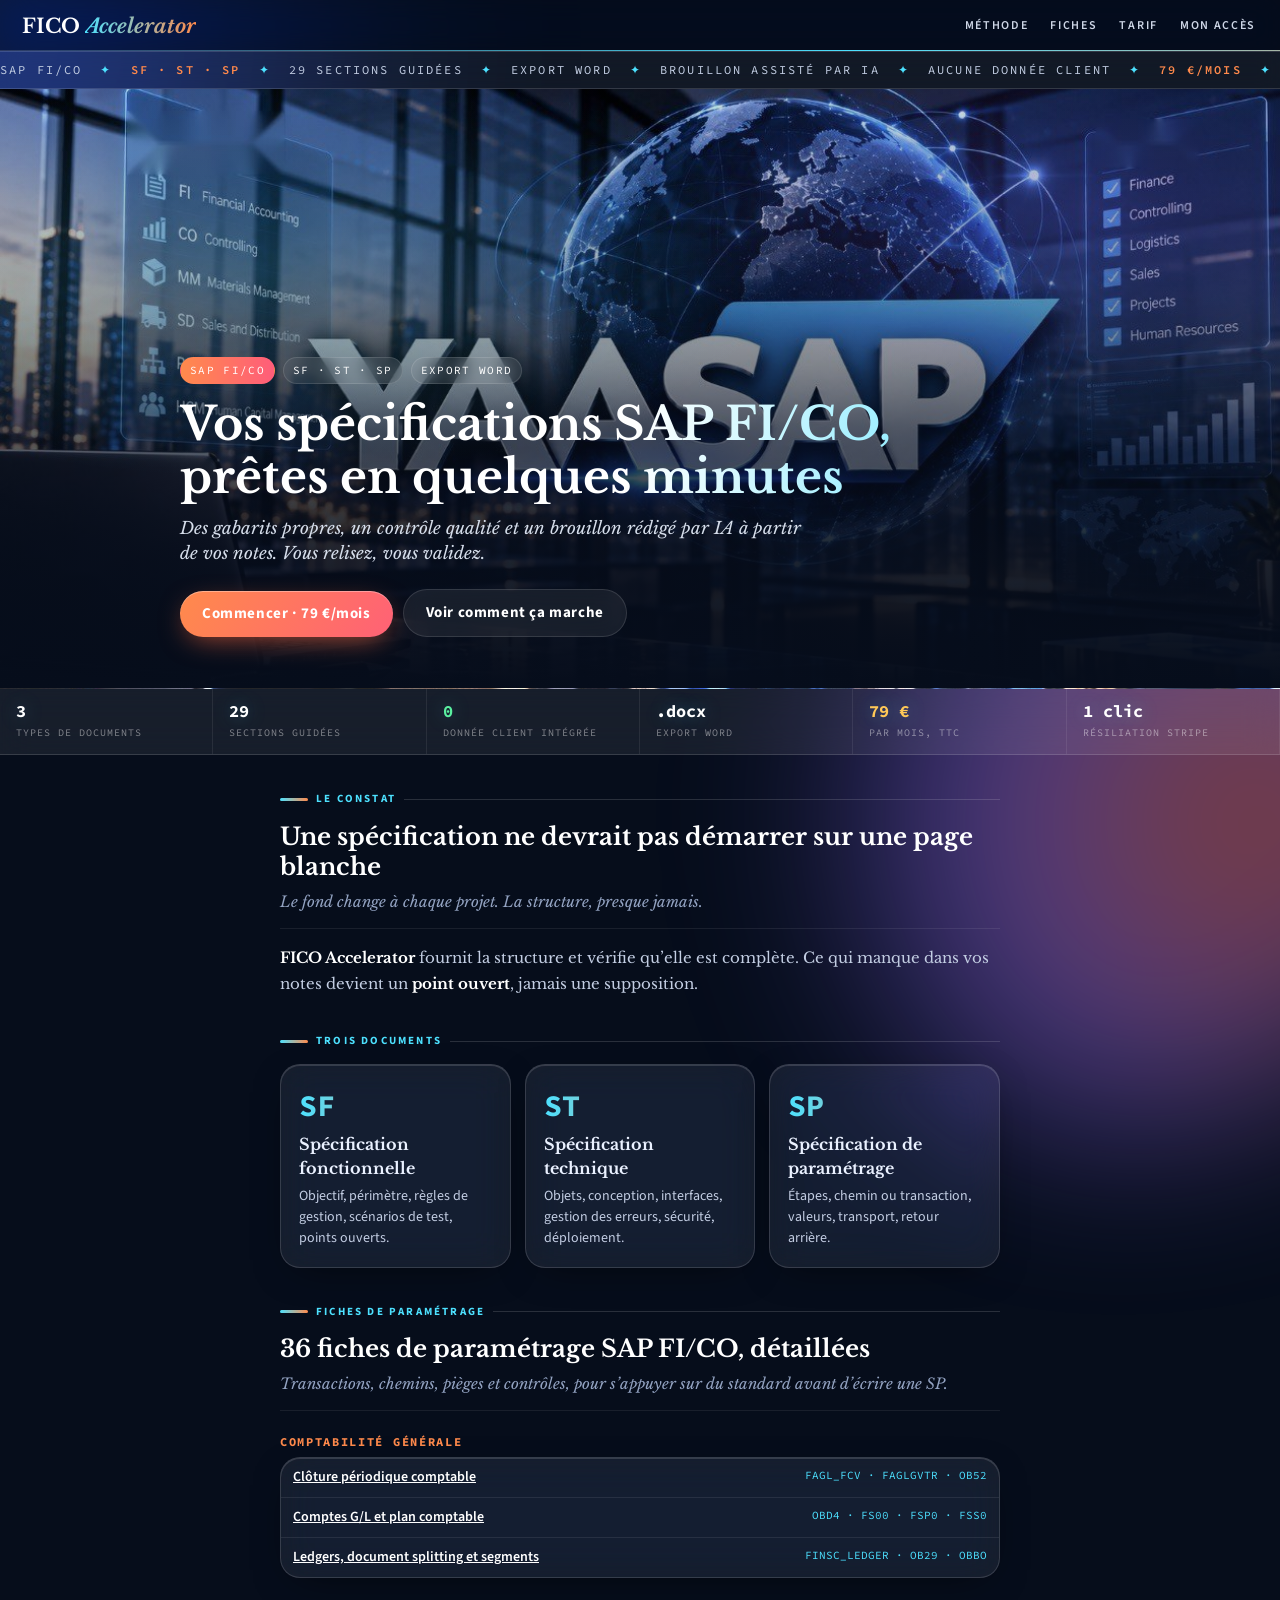
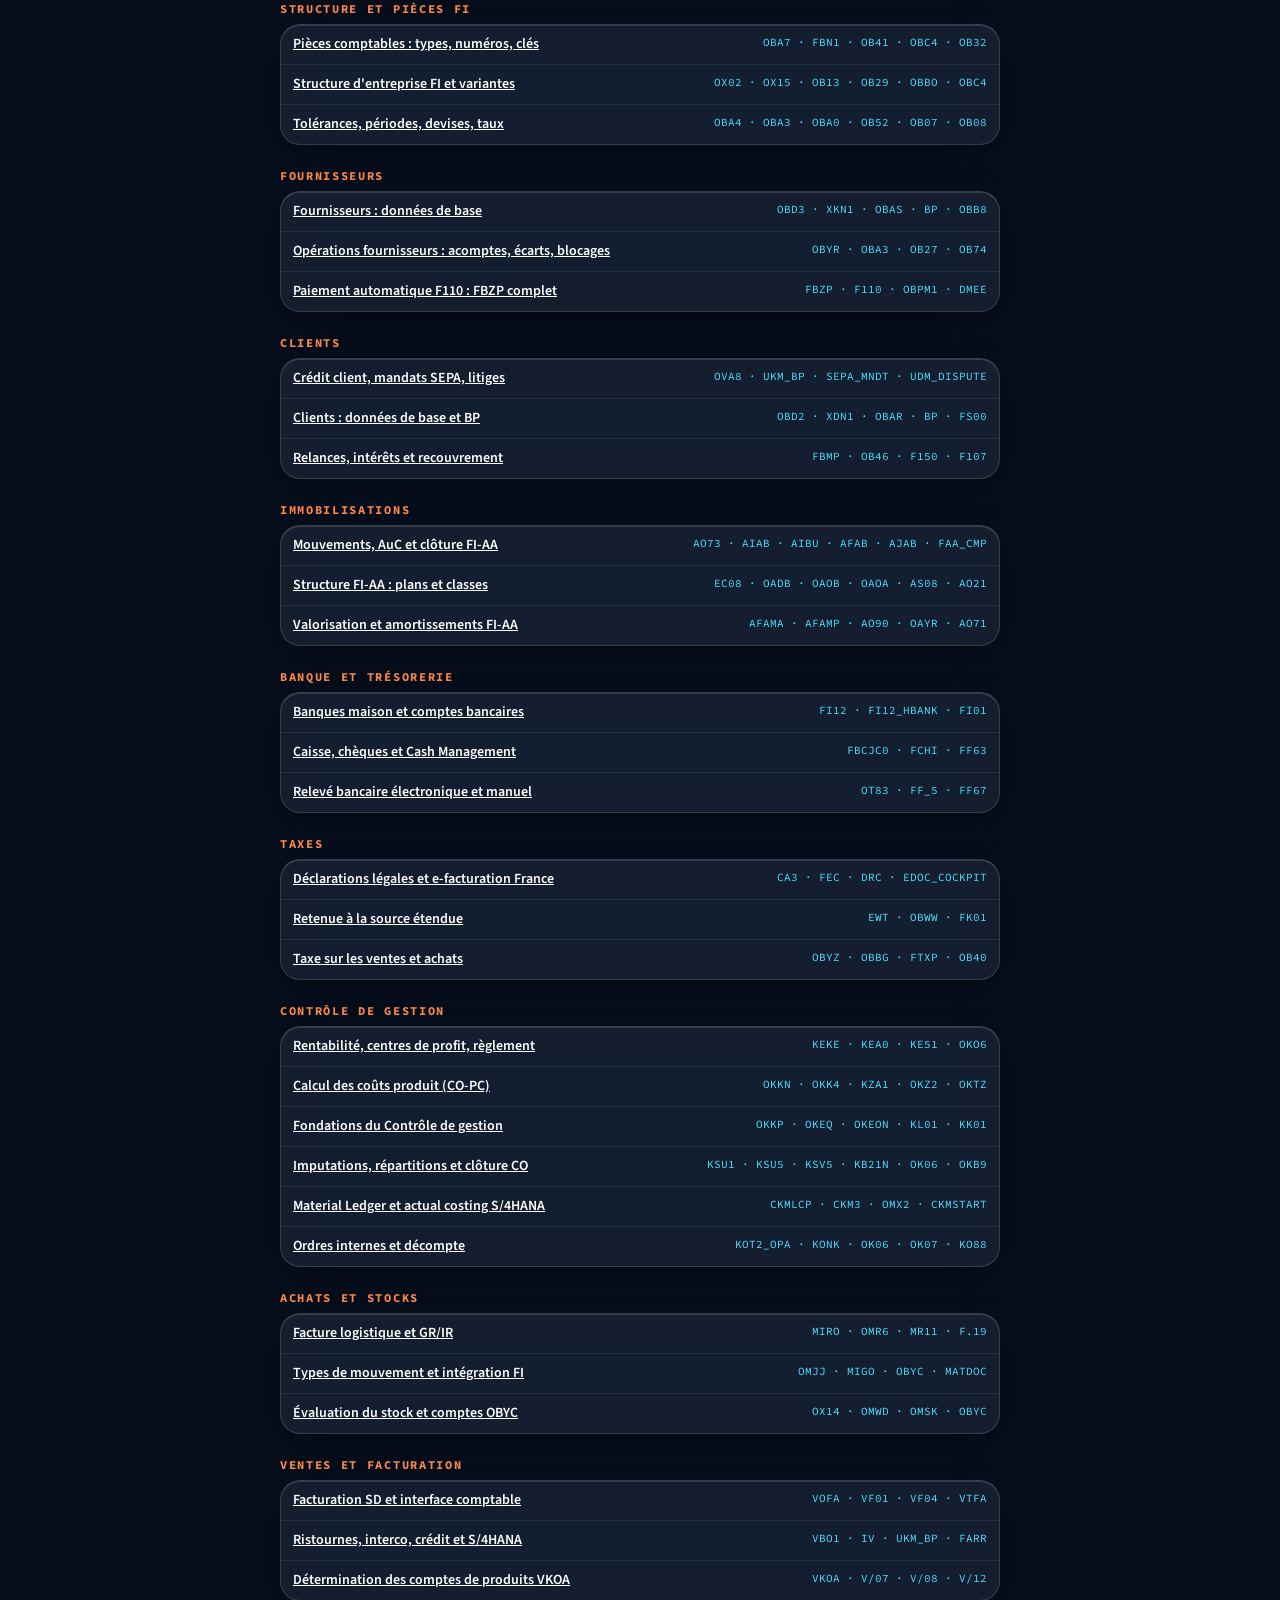
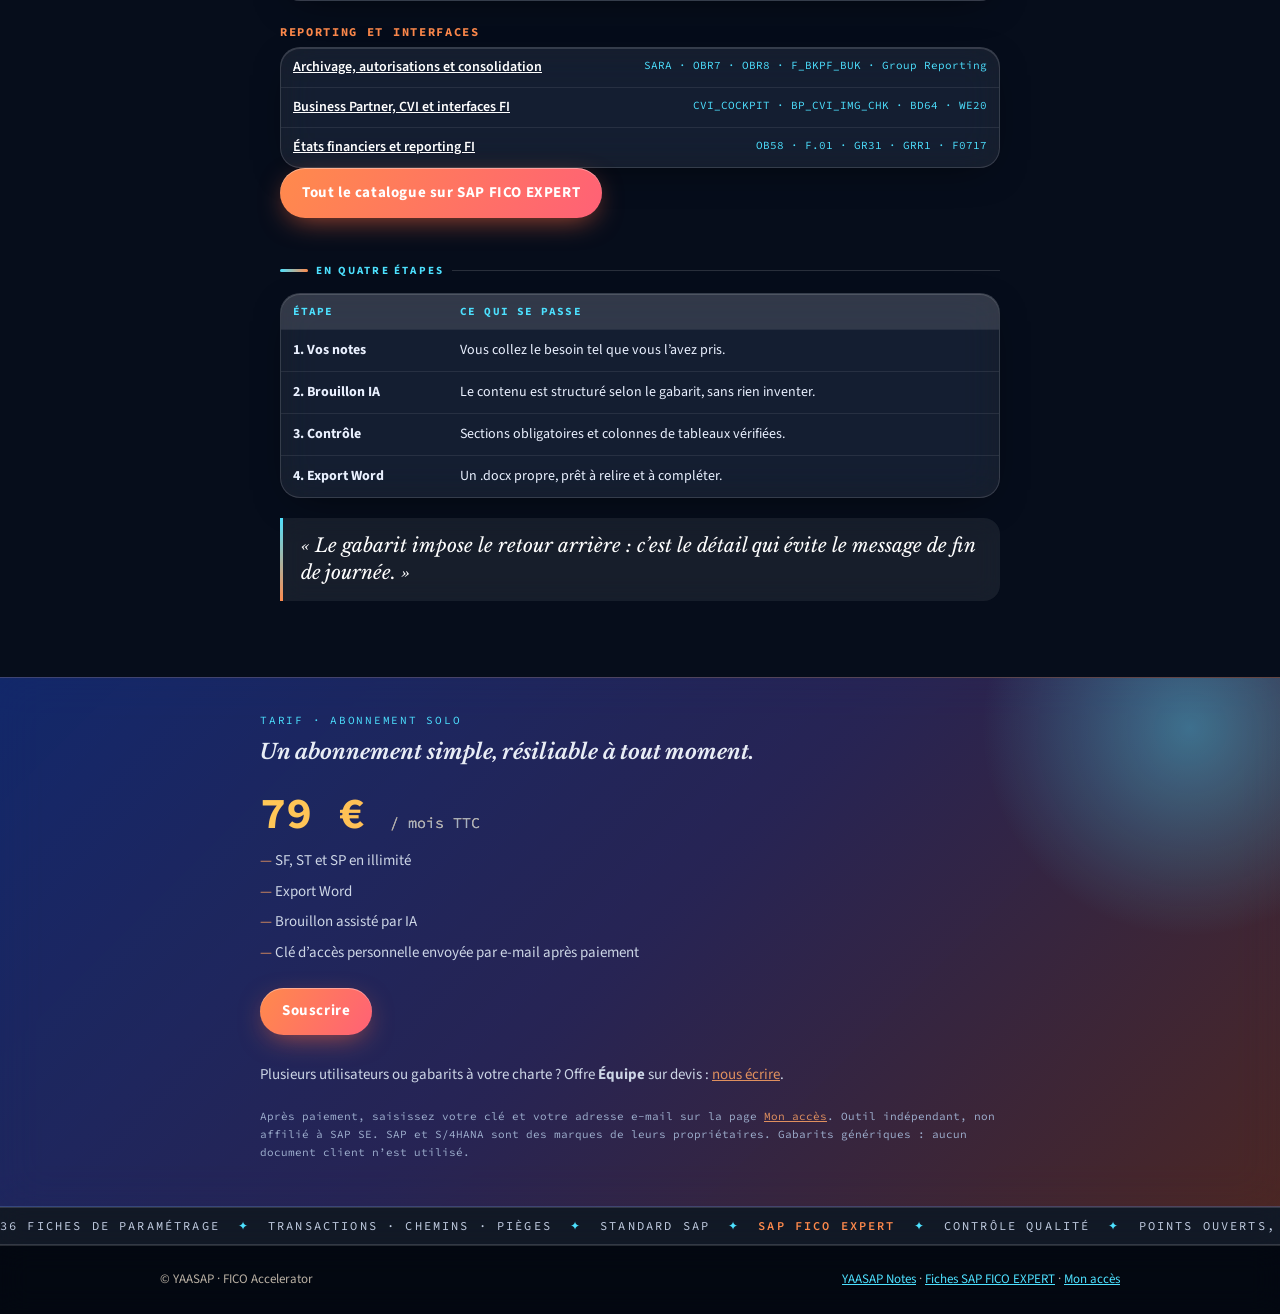
==== commit dfb14241: "Site : thème liquid futuriste (verre, bandeaux animés, boutons dynamiques) Co-Authored-By: Claude So" ====
--- a/site/index.html
+++ b/site/index.html
@@ -67,9 +67,84 @@
 .ok{color:var(--green);font-weight:700}.ko{color:var(--red);font-weight:700}
 @media(max-width:720px){.kpi-strip{grid-template-columns:repeat(2,1fr)}.hero{min-height:440px}.btn.alt{margin:10px 0 0}.masthead nav a:not(.keep){display:none}}
 .fg{font-family:var(--mono);font-size:12px;letter-spacing:.14em;text-transform:uppercase;color:var(--accent);margin:22px 0 6px}.fl{list-style:none;padding:0;margin:0;background:#fff;border:1px solid var(--rule)}.fl li{padding:9px 12px;border-top:1px solid var(--rule2);display:flex;flex-wrap:wrap;gap:4px 12px;justify-content:space-between;font-size:14px}.fl li:first-child{border-top:0}.fl a{font-weight:600}.fl span{font-family:var(--mono);font-size:11px;color:var(--ink3)}
+/* ===== Thème liquid / futuriste ===== */
+:root{--paper:#060d1b;--paper2:rgba(255,255,255,.06);--ink:#eaf1ff;--ink2:#c3cee3;--ink3:#93a3c2;--rule:rgba(255,255,255,.14);--rule2:rgba(255,255,255,.08);--accent:#ff8a4c;--cy:#4de1ff;--vi:#8b6bff;--glass:rgba(255,255,255,.07);--glass2:rgba(255,255,255,.12)}
+body{background:var(--paper);color:var(--ink);position:relative;overflow-x:hidden}
+body::before,body::after{content:'';position:fixed;z-index:-1;width:60vmax;height:60vmax;border-radius:42% 58% 63% 37%/45% 38% 62% 55%;filter:blur(90px);opacity:.5;pointer-events:none;animation:blob 22s ease-in-out infinite alternate}
+body::before{left:-20vmax;top:-15vmax;background:radial-gradient(circle at 30% 30%,#2b5cff,transparent 65%)}
+body::after{right:-22vmax;bottom:-18vmax;background:radial-gradient(circle at 60% 60%,#ff6a3d,#8b6bff 45%,transparent 70%);animation-duration:28s;animation-direction:alternate-reverse}
+@keyframes blob{0%{transform:translate(0,0) rotate(0) scale(1);border-radius:42% 58% 63% 37%/45% 38% 62% 55%}50%{transform:translate(8vmax,6vmax) rotate(90deg) scale(1.1);border-radius:60% 40% 35% 65%/55% 60% 40% 45%}100%{transform:translate(-4vmax,10vmax) rotate(200deg) scale(.95);border-radius:38% 62% 50% 50%/60% 35% 65% 40%}}
+a{color:var(--cy)}
+.masthead{background:rgba(6,13,27,.55);backdrop-filter:blur(18px) saturate(160%);-webkit-backdrop-filter:blur(18px) saturate(160%);border-bottom:1px solid var(--rule)}
+.masthead::after{content:'';position:absolute;left:0;right:0;bottom:-1px;height:1px;background:linear-gradient(90deg,transparent,var(--cy),var(--accent),transparent);background-size:200% 100%;animation:slide 6s linear infinite}
+@keyframes slide{to{background-position:-200% 0}}
+.pub-name em{background:linear-gradient(90deg,var(--cy),var(--accent));-webkit-background-clip:text;background-clip:text;color:transparent}
+.masthead nav a{position:relative;padding:6px 2px}
+.masthead nav a::after{content:'';position:absolute;left:0;right:0;bottom:0;height:2px;background:linear-gradient(90deg,var(--cy),var(--accent));transform:scaleX(0);transform-origin:left;transition:transform .35s}
+.masthead nav a:hover::after{transform:scaleX(1)}
+.hero{background-attachment:scroll;border-bottom:1px solid var(--rule)}
+.hero::before{background:linear-gradient(180deg,rgba(6,13,27,.1) 0%,rgba(6,13,27,.35) 35%,rgba(6,13,27,.9) 78%,#060d1b 100%)}
+.hero::after{content:'';position:absolute;inset:0;background:radial-gradient(60% 50% at 20% 30%,rgba(77,225,255,.18),transparent 70%),radial-gradient(50% 45% at 85% 20%,rgba(139,107,255,.22),transparent 70%);animation:glow 9s ease-in-out infinite alternate;pointer-events:none}
+@keyframes glow{to{opacity:.45;transform:scale(1.06)}}
+.hero-in{z-index:1}
+.hero h1{background:linear-gradient(100deg,#fff 30%,var(--cy) 60%,var(--accent));background-size:200% 100%;-webkit-background-clip:text;background-clip:text;color:transparent;animation:slide 8s linear infinite}
+.tag{backdrop-filter:blur(10px);background:var(--glass);border-radius:999px;border-color:var(--glass2)}
+.tag.ac{background:linear-gradient(90deg,var(--accent),#ff5d7a);border-color:transparent}
+.btn{position:relative;overflow:hidden;border-radius:999px;background:linear-gradient(120deg,var(--accent),#ff5d7a 55%,var(--vi));background-size:200% 200%;box-shadow:0 8px 28px -8px rgba(255,106,61,.7),inset 0 1px 0 rgba(255,255,255,.35);transition:transform .25s,box-shadow .25s,background-position .6s;animation:slide 5s linear infinite}
+.btn:hover{transform:translateY(-3px) scale(1.03);box-shadow:0 14px 38px -8px rgba(255,106,61,.85),0 0 0 4px rgba(255,138,76,.18);background-position:100% 0}
+.btn:active{transform:translateY(0) scale(.98)}
+.btn::before{content:'';position:absolute;top:0;left:-80%;width:50%;height:100%;background:linear-gradient(100deg,transparent,rgba(255,255,255,.55),transparent);transform:skewX(-20deg);transition:left .7s}
+.btn:hover::before{left:130%}
+.btn.alt{background:var(--glass);backdrop-filter:blur(14px);border:1px solid var(--glass2);box-shadow:none;animation:none}
+.btn.alt:hover{border-color:var(--cy);box-shadow:0 0 28px -4px rgba(77,225,255,.6)}
+.rip{position:absolute;border-radius:50%;background:rgba(255,255,255,.5);transform:scale(0);animation:rip .6s ease-out forwards;pointer-events:none}
+@keyframes rip{to{transform:scale(1);opacity:0}}
+.ticker{overflow:hidden;white-space:nowrap;background:rgba(255,255,255,.05);backdrop-filter:blur(12px);border-block:1px solid var(--rule);font-family:var(--mono);font-size:12px;letter-spacing:.18em;text-transform:uppercase;color:var(--ink2);padding:9px 0}
+.ticker .tk{display:inline-block;animation:marq 38s linear infinite}
+.ticker.rev .tk{animation-direction:reverse;animation-duration:46s}
+.ticker i{font-style:normal;color:var(--cy);margin:0 18px}.ticker b{color:var(--accent);font-weight:600}
+.ticker:hover .tk{animation-play-state:paused}
+@keyframes marq{to{transform:translateX(-50%)}}
+.kpi-strip{background:var(--glass);backdrop-filter:blur(16px);border-bottom:1px solid var(--rule)}
+.kpi{border-right-color:var(--rule2);transition:background .3s}
+.kpi:hover{background:var(--glass2)}
+.kpi-v{color:#fff;text-shadow:0 0 18px rgba(77,225,255,.35)}
+.kpi-v.up{color:#5bf0a0}.kpi-v.am{color:#ffc857}
+.sec-rule::before{background:linear-gradient(90deg,var(--cy),var(--accent));height:3px;border-radius:2px;width:28px}
+.sec-rule-txt{color:var(--cy)}
+.lead-hl{color:#fff}.lead-deck{color:var(--ink3)}.body-p,.body-p strong{color:var(--ink2)}.body-p strong{color:#fff}
+.card,.tbl,.fl{background:var(--glass);backdrop-filter:blur(18px) saturate(150%);-webkit-backdrop-filter:blur(18px) saturate(150%);border:1px solid var(--rule);border-radius:20px;box-shadow:0 10px 40px -18px rgba(0,0,0,.7),inset 0 1px 0 rgba(255,255,255,.14)}
+.tbl{border-collapse:separate;border-spacing:0;overflow:hidden}
+.tbl th{background:var(--glass2);color:var(--cy)}
+.tbl td{border-top-color:var(--rule2)}
+.card{position:relative;overflow:hidden;transition:transform .35s,border-color .35s,box-shadow .35s}
+.card::before{content:'';position:absolute;inset:0;background:radial-gradient(240px circle at var(--mx,50%) var(--my,0%),rgba(77,225,255,.22),transparent 70%);opacity:0;transition:opacity .3s;pointer-events:none}
+.card:hover{transform:translateY(-6px);border-color:rgba(77,225,255,.5);box-shadow:0 22px 50px -18px rgba(77,225,255,.4)}
+.card:hover::before{opacity:1}
+.card .big{background:linear-gradient(90deg,var(--cy),var(--accent));-webkit-background-clip:text;background-clip:text;color:transparent}
+.card p{color:var(--ink2)}
+.fl{overflow:hidden}.fl li{transition:background .25s,padding-left .25s}.fl li:hover{background:var(--glass2);padding-left:20px}
+.fl a{color:#fff}.fl span{color:var(--cy)}
+.fg{color:var(--accent)}
+.pull{border-left:3px solid;border-image:linear-gradient(180deg,var(--cy),var(--accent)) 1;color:#fff;background:var(--glass);backdrop-filter:blur(12px);padding:14px 18px;border-radius:0 16px 16px 0}
+.verdict{position:relative;overflow:hidden;background:linear-gradient(135deg,rgba(43,92,255,.35),rgba(139,107,255,.25) 50%,rgba(255,106,61,.28));backdrop-filter:blur(22px);border-block:1px solid var(--rule)}
+.verdict::before{content:'';position:absolute;width:420px;height:420px;right:-120px;top:-160px;border-radius:50%;background:radial-gradient(circle,rgba(77,225,255,.4),transparent 70%);animation:blob 18s ease-in-out infinite alternate}
+.verdict .in{position:relative}
+.price{background:linear-gradient(90deg,#ffc857,var(--accent));-webkit-background-clip:text;background-clip:text;color:transparent}
+.v-tag{color:var(--cy)}
+.disc{color:#9fb0cf}
+footer{background:rgba(0,0,0,.35);backdrop-filter:blur(14px);border-top:1px solid var(--rule)}
+footer a{color:var(--cy)}
+input{background:var(--glass);border:1px solid var(--rule);color:#fff;border-radius:14px;backdrop-filter:blur(10px);transition:border-color .25s,box-shadow .25s}
+input:focus{outline:0;border-color:var(--cy);box-shadow:0 0 0 4px rgba(77,225,255,.18)}
+.ok{color:#5bf0a0}.ko{color:#ff7a7a}
+.js .rv{opacity:0;transform:translateY(28px);transition:opacity .8s,transform .8s cubic-bezier(.2,.8,.2,1)}
+.js .rv.in{opacity:1;transform:none}
+@media(prefers-reduced-motion:reduce){*,*::before,*::after{animation:none!important;transition:none!important}.js .rv{opacity:1;transform:none}}
 </style></head><body>
 <header class="masthead"><a class="pub-name" href="index.html">FICO <em>Accelerator</em></a>
 <nav><a href="#methode">Méthode</a><a href="#parametrage">Fiches</a><a href="#tarif">Tarif</a><a class="keep" href="acces.html">Mon accès</a></nav></header>
+<div class="ticker "><div class="tk"><span>SAP FI/CO<i>✦</i><b>SF · ST · SP</b><i>✦</i>29 sections guidées<i>✦</i>Export Word<i>✦</i>Brouillon assisté par IA<i>✦</i>Aucune donnée client<i>✦</i><b>79 €/mois</b><i>✦</i>Résiliation en 1 clic<i>✦</i></span><span>SAP FI/CO<i>✦</i><b>SF · ST · SP</b><i>✦</i>29 sections guidées<i>✦</i>Export Word<i>✦</i>Brouillon assisté par IA<i>✦</i>Aucune donnée client<i>✦</i><b>79 €/mois</b><i>✦</i>Résiliation en 1 clic<i>✦</i></span><span>SAP FI/CO<i>✦</i><b>SF · ST · SP</b><i>✦</i>29 sections guidées<i>✦</i>Export Word<i>✦</i>Brouillon assisté par IA<i>✦</i>Aucune donnée client<i>✦</i><b>79 €/mois</b><i>✦</i>Résiliation en 1 clic<i>✦</i></span><span>SAP FI/CO<i>✦</i><b>SF · ST · SP</b><i>✦</i>29 sections guidées<i>✦</i>Export Word<i>✦</i>Brouillon assisté par IA<i>✦</i>Aucune donnée client<i>✦</i><b>79 €/mois</b><i>✦</i>Résiliation en 1 clic<i>✦</i></span></div></div>
 
 <section class="hero"><div class="hero-in">
 <div class="eyebrow"><span class="tag ac">SAP FI/CO</span><span class="tag">SF · ST · SP</span><span class="tag">Export Word</span></div>
@@ -135,6 +210,7 @@
 <p class="disc">Après paiement, saisissez votre clé et votre adresse e-mail sur la page <a href="acces.html" style="color:#e0905f">Mon accès</a>. Outil indépendant, non affilié à SAP SE. SAP et S/4HANA sont des marques de leurs propriétaires. Gabarits génériques : aucun document client n’est utilisé.</p>
 </div></section>
 
+<div class="ticker rev"><div class="tk"><span>36 fiches de paramétrage<i>✦</i>Transactions · chemins · pièges<i>✦</i>Standard SAP<i>✦</i><b>SAP FICO EXPERT</b><i>✦</i>Contrôle qualité<i>✦</i>Points ouverts, jamais de suppositions<i>✦</i></span><span>36 fiches de paramétrage<i>✦</i>Transactions · chemins · pièges<i>✦</i>Standard SAP<i>✦</i><b>SAP FICO EXPERT</b><i>✦</i>Contrôle qualité<i>✦</i>Points ouverts, jamais de suppositions<i>✦</i></span><span>36 fiches de paramétrage<i>✦</i>Transactions · chemins · pièges<i>✦</i>Standard SAP<i>✦</i><b>SAP FICO EXPERT</b><i>✦</i>Contrôle qualité<i>✦</i>Points ouverts, jamais de suppositions<i>✦</i></span><span>36 fiches de paramétrage<i>✦</i>Transactions · chemins · pièges<i>✦</i>Standard SAP<i>✦</i><b>SAP FICO EXPERT</b><i>✦</i>Contrôle qualité<i>✦</i>Points ouverts, jamais de suppositions<i>✦</i></span></div></div>
 <footer><div class="in"><span>© YAASAP · FICO Accelerator</span><span><a href="https://yaasap.github.io/dailywatch" rel="noopener">YAASAP Notes</a> · <a href="https://yaasap.github.io/SAP-FICO-EXPERT/catalogue.html" rel="noopener">Fiches SAP FICO EXPERT</a> · <a href="acces.html">Mon accès</a></span></div></footer>
 
 <script src="config.js"></script>
@@ -143,4 +219,12 @@
 document.getElementById('mail').href='mailto:'+c.contact+'?subject=FICO%20Accelerator%20-%20offre%20%C3%89quipe';
 if(c.stripeLinkSolo){b.href=c.stripeLinkSolo;b.removeAttribute('aria-disabled');document.getElementById('cta').href=c.stripeLinkSolo}
 else document.getElementById('buynote').textContent='Ouverture des souscriptions imminente.';
-</script></body></html>
+</script><script>
+(function(){var d=document;d.documentElement.classList.add('js');
+d.querySelectorAll('.btn').forEach(function(b){b.addEventListener('click',function(e){var r=b.getBoundingClientRect(),s=Math.max(r.width,r.height)*2,i=d.createElement('span');i.className='rip';i.style.cssText='width:'+s+'px;height:'+s+'px;left:'+(e.clientX-r.left-s/2)+'px;top:'+(e.clientY-r.top-s/2)+'px';b.appendChild(i);setTimeout(function(){i.remove()},650)})});
+d.querySelectorAll('.card').forEach(function(c){c.addEventListener('pointermove',function(e){var r=c.getBoundingClientRect();c.style.setProperty('--mx',(e.clientX-r.left)+'px');c.style.setProperty('--my',(e.clientY-r.top)+'px')})});
+var els=d.querySelectorAll('.card,.tbl,.pull,.fl,.lead-hl,.sec-rule,.fg');els.forEach(function(e){e.classList.add('rv')});
+if('IntersectionObserver' in window){var o=new IntersectionObserver(function(a){a.forEach(function(x){if(x.isIntersecting){x.target.classList.add('in');o.unobserve(x.target)}})},{threshold:.08});els.forEach(function(e){o.observe(e)})}else els.forEach(function(e){e.classList.add('in')});
+})();
+</script>
+</body></html>
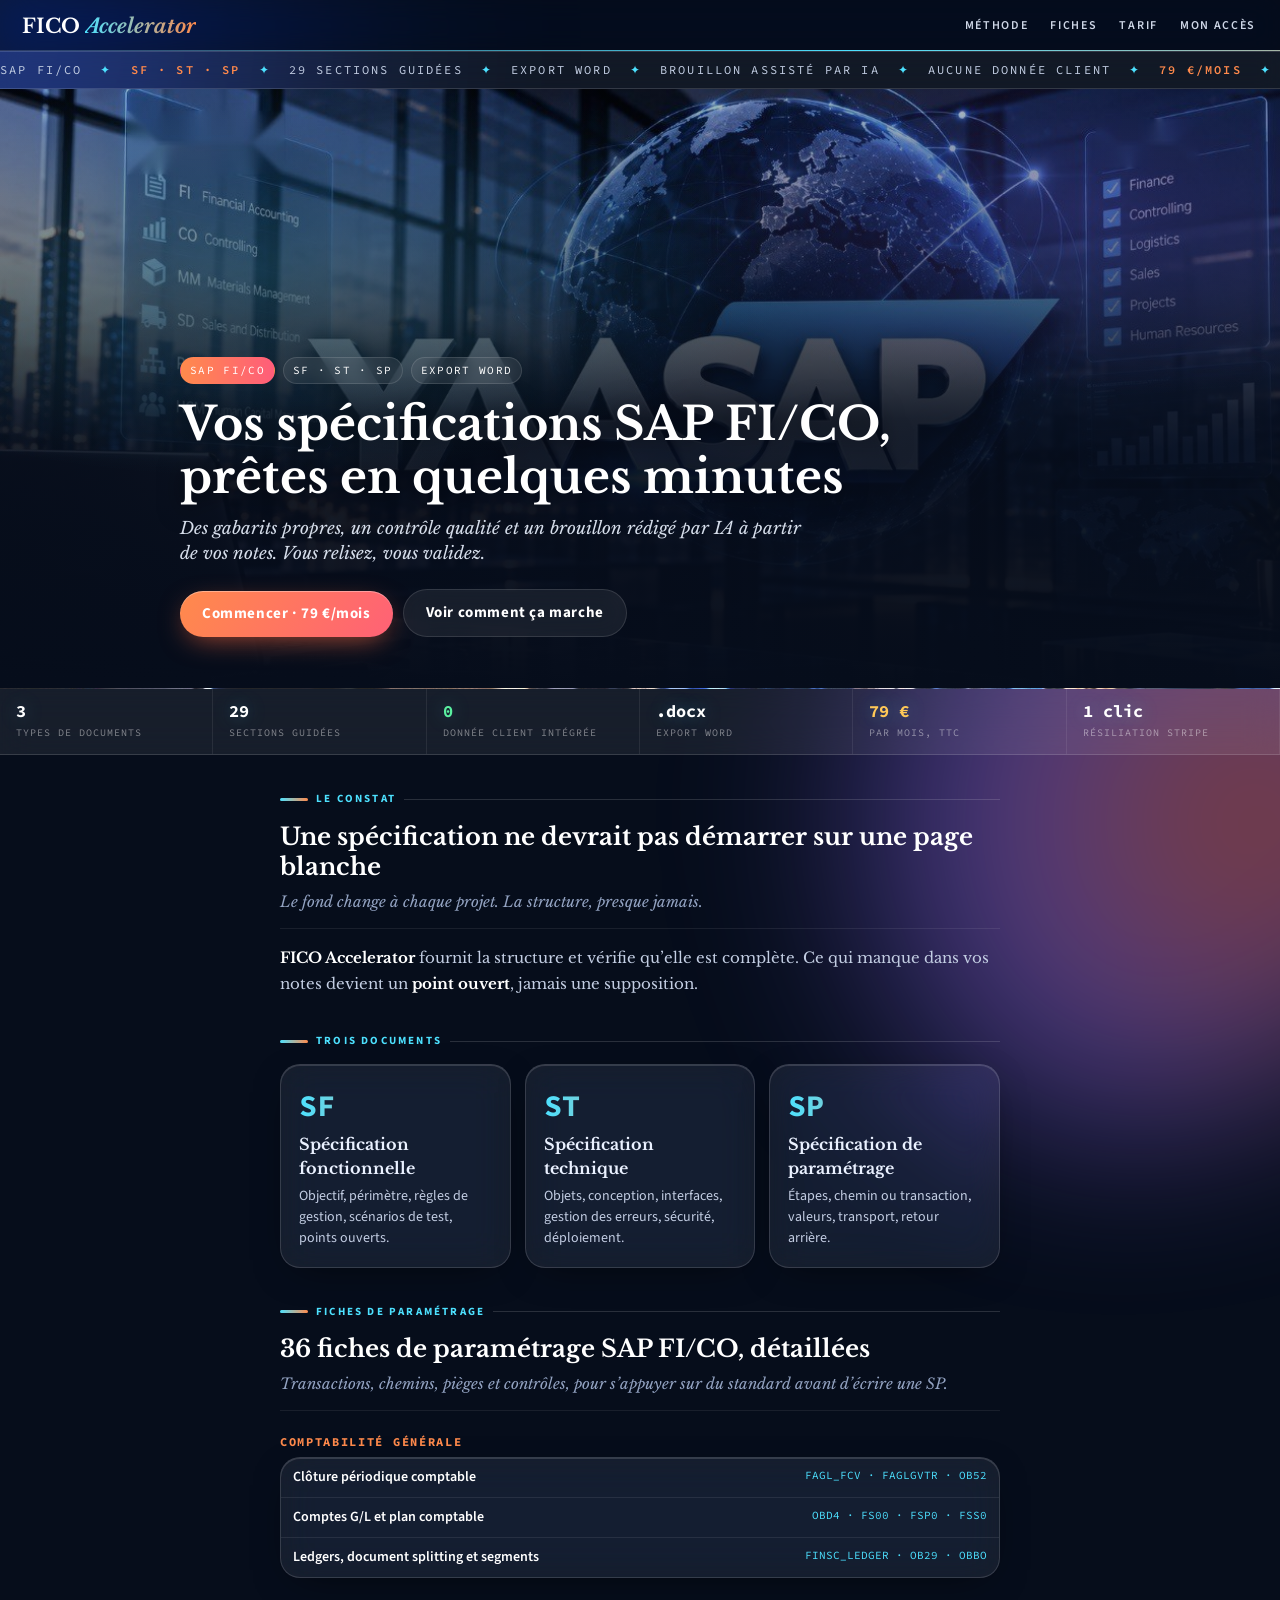
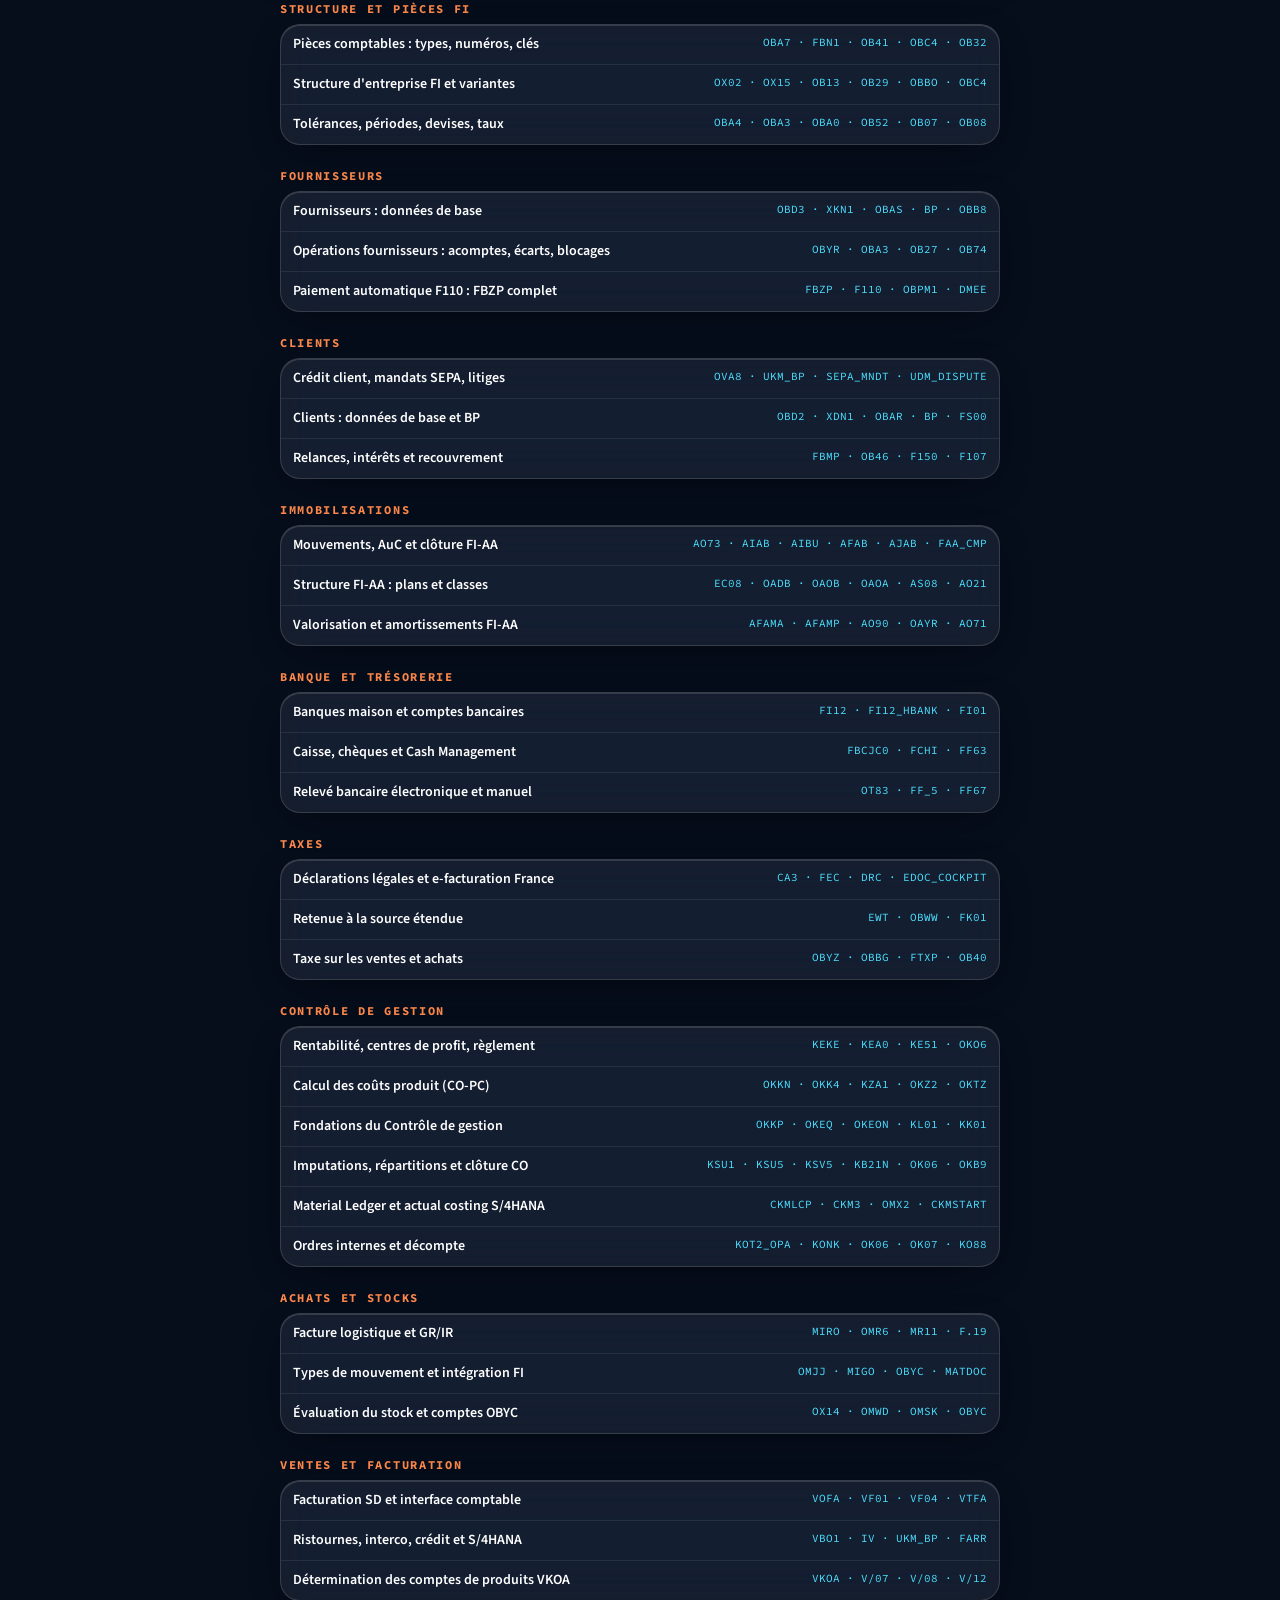
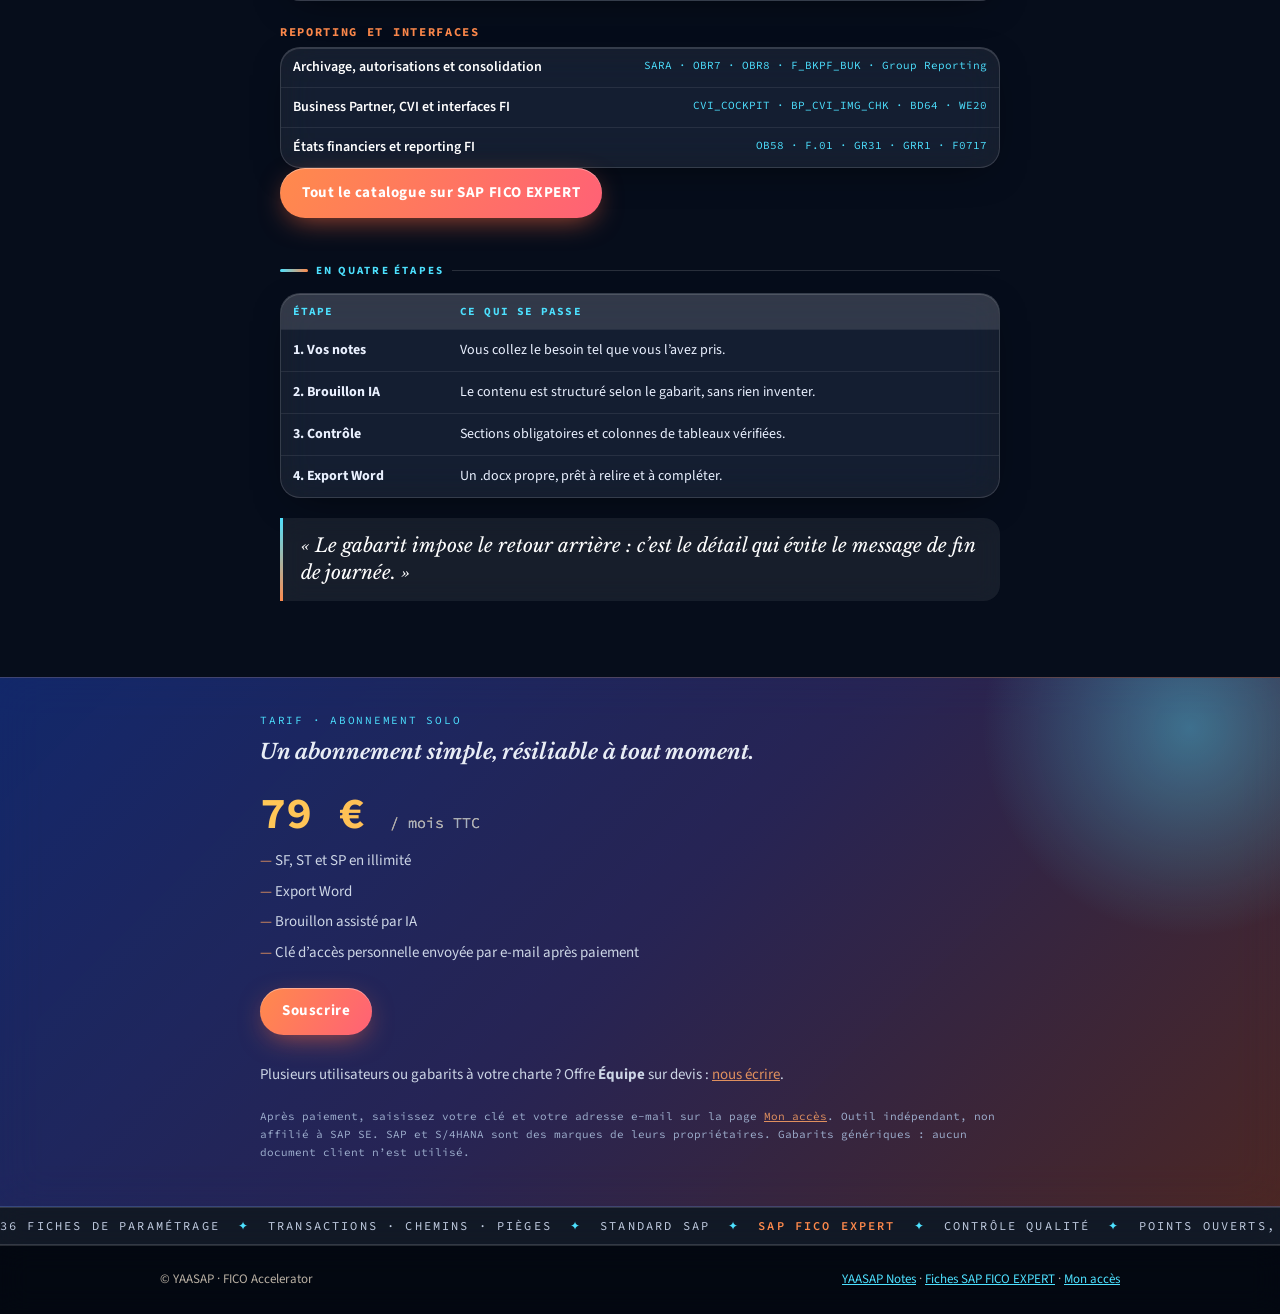
==== commit 45d3e7fd: "Site : titre lisible sur l'image, liens des fiches sans soulignement Co-Authored-By: Claude Sonnet 5" ====
--- a/site/index.html
+++ b/site/index.html
@@ -141,6 +141,9 @@
 .js .rv{opacity:0;transform:translateY(28px);transition:opacity .8s,transform .8s cubic-bezier(.2,.8,.2,1)}
 .js .rv.in{opacity:1;transform:none}
 @media(prefers-reduced-motion:reduce){*,*::before,*::after{animation:none!important;transition:none!important}.js .rv{opacity:1;transform:none}}
+.hero::before{background:linear-gradient(180deg,rgba(6,13,27,.25) 0%,rgba(6,13,27,.55) 28%,rgba(6,13,27,.9) 55%,#060d1b 100%)}
+.hero h1{background:none;-webkit-background-clip:initial;background-clip:initial;color:#fff;animation:none;text-shadow:0 2px 24px rgba(0,0,0,.6)}
+.fl a,.fl a:hover{text-decoration:none}.fl a:hover{color:var(--cy)}
 </style></head><body>
 <header class="masthead"><a class="pub-name" href="index.html">FICO <em>Accelerator</em></a>
 <nav><a href="#methode">Méthode</a><a href="#parametrage">Fiches</a><a href="#tarif">Tarif</a><a class="keep" href="acces.html">Mon accès</a></nav></header>
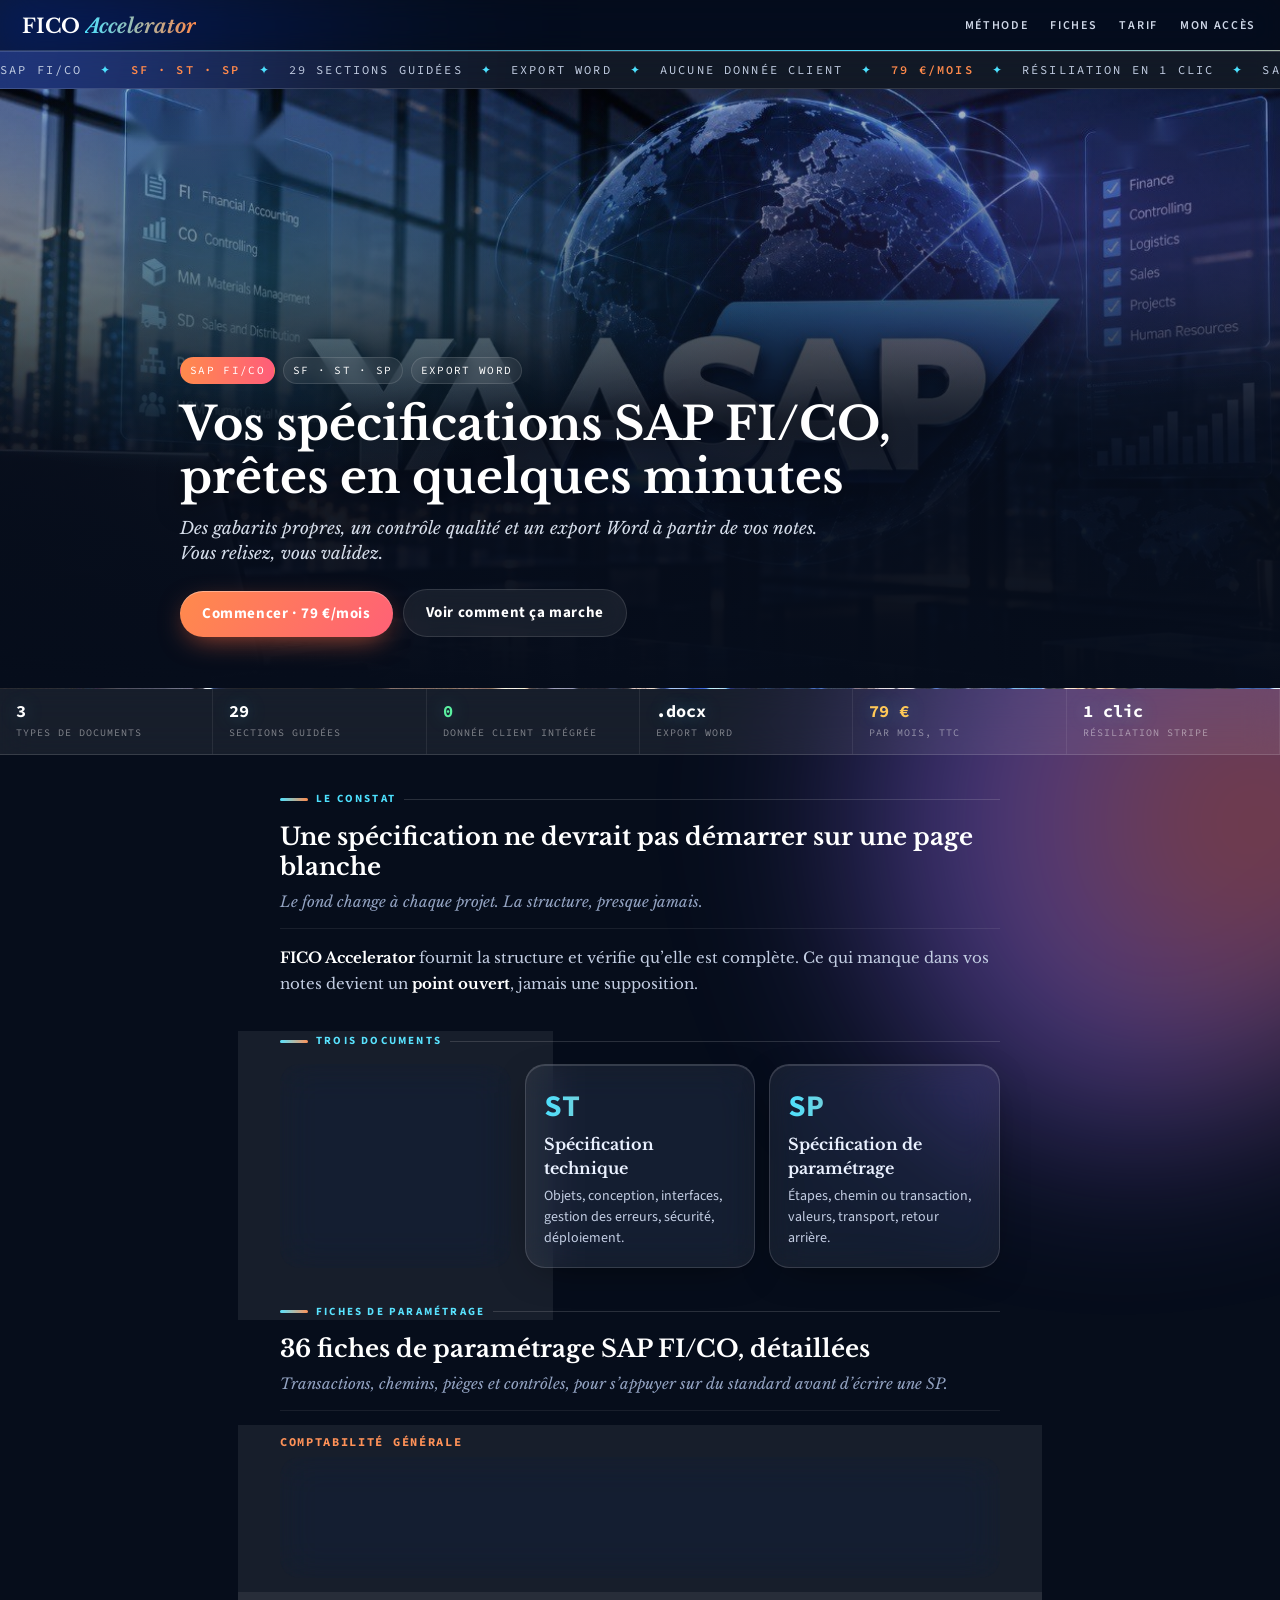
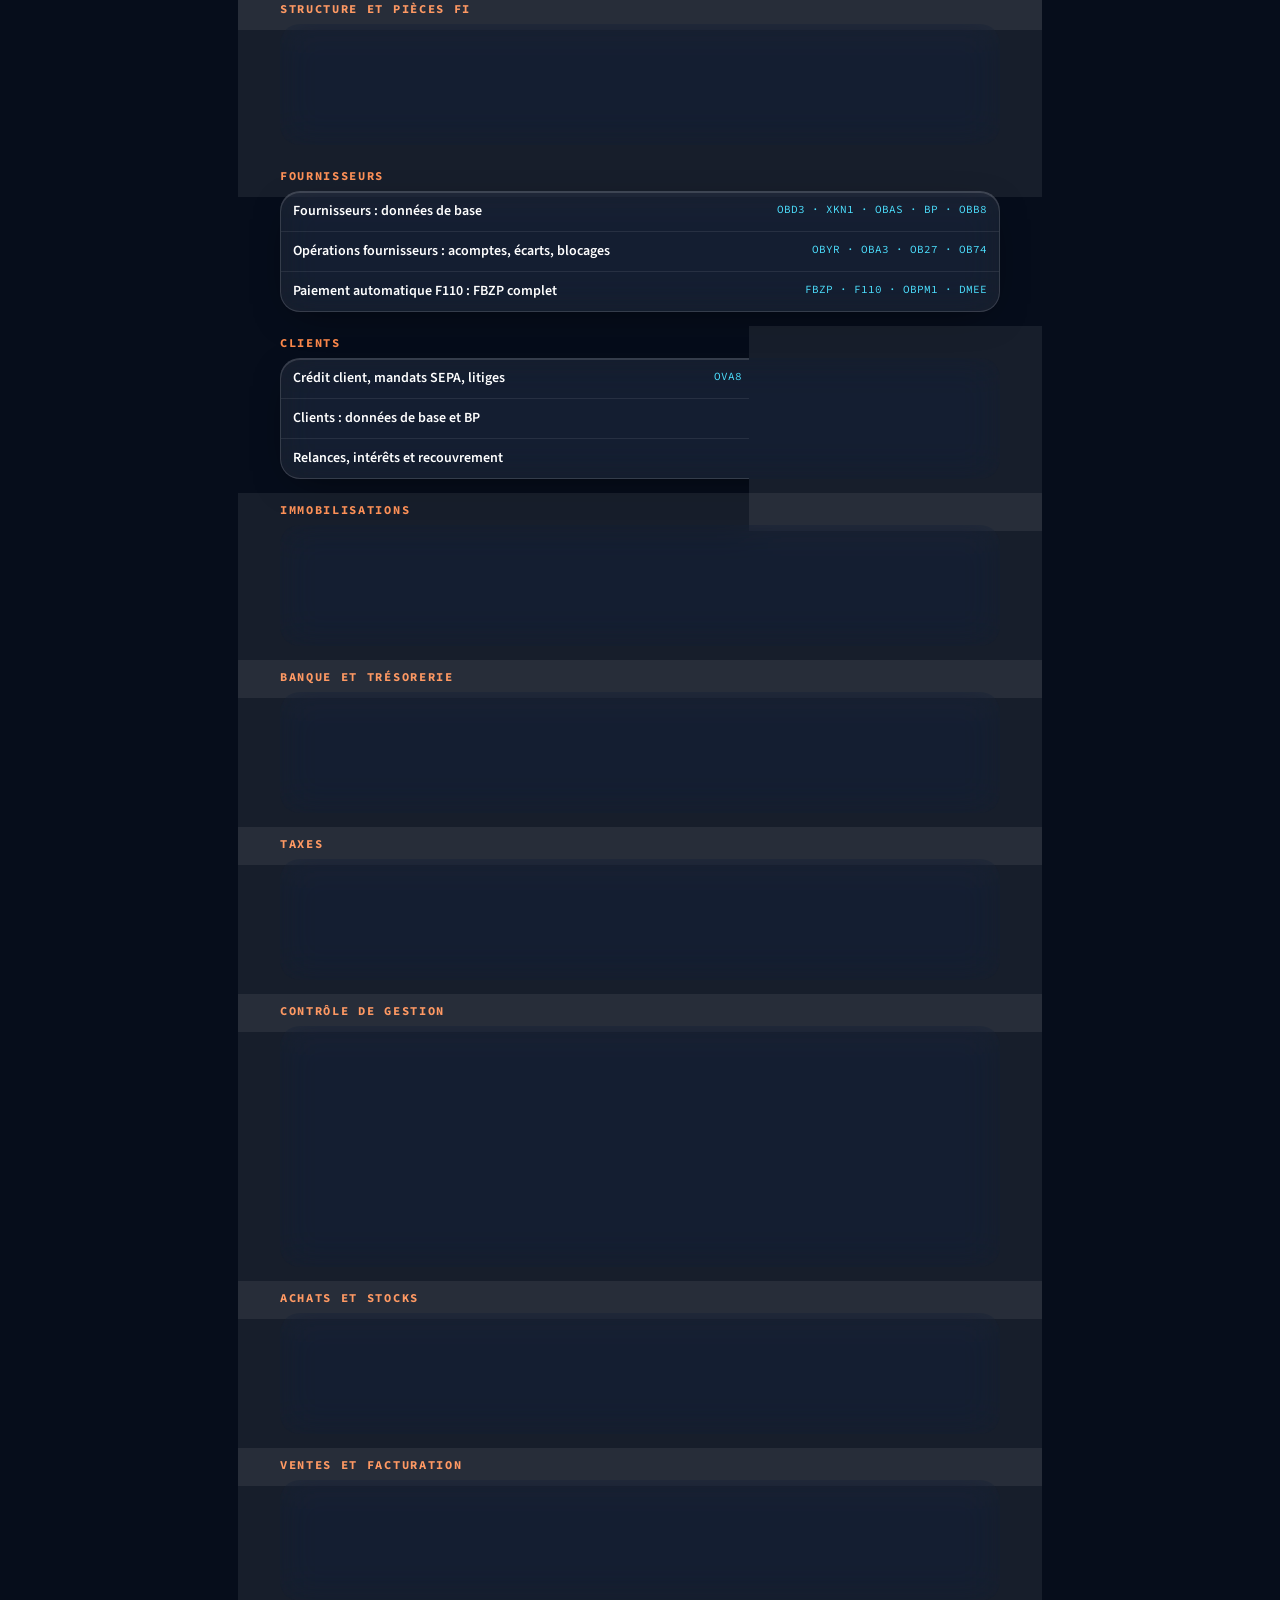
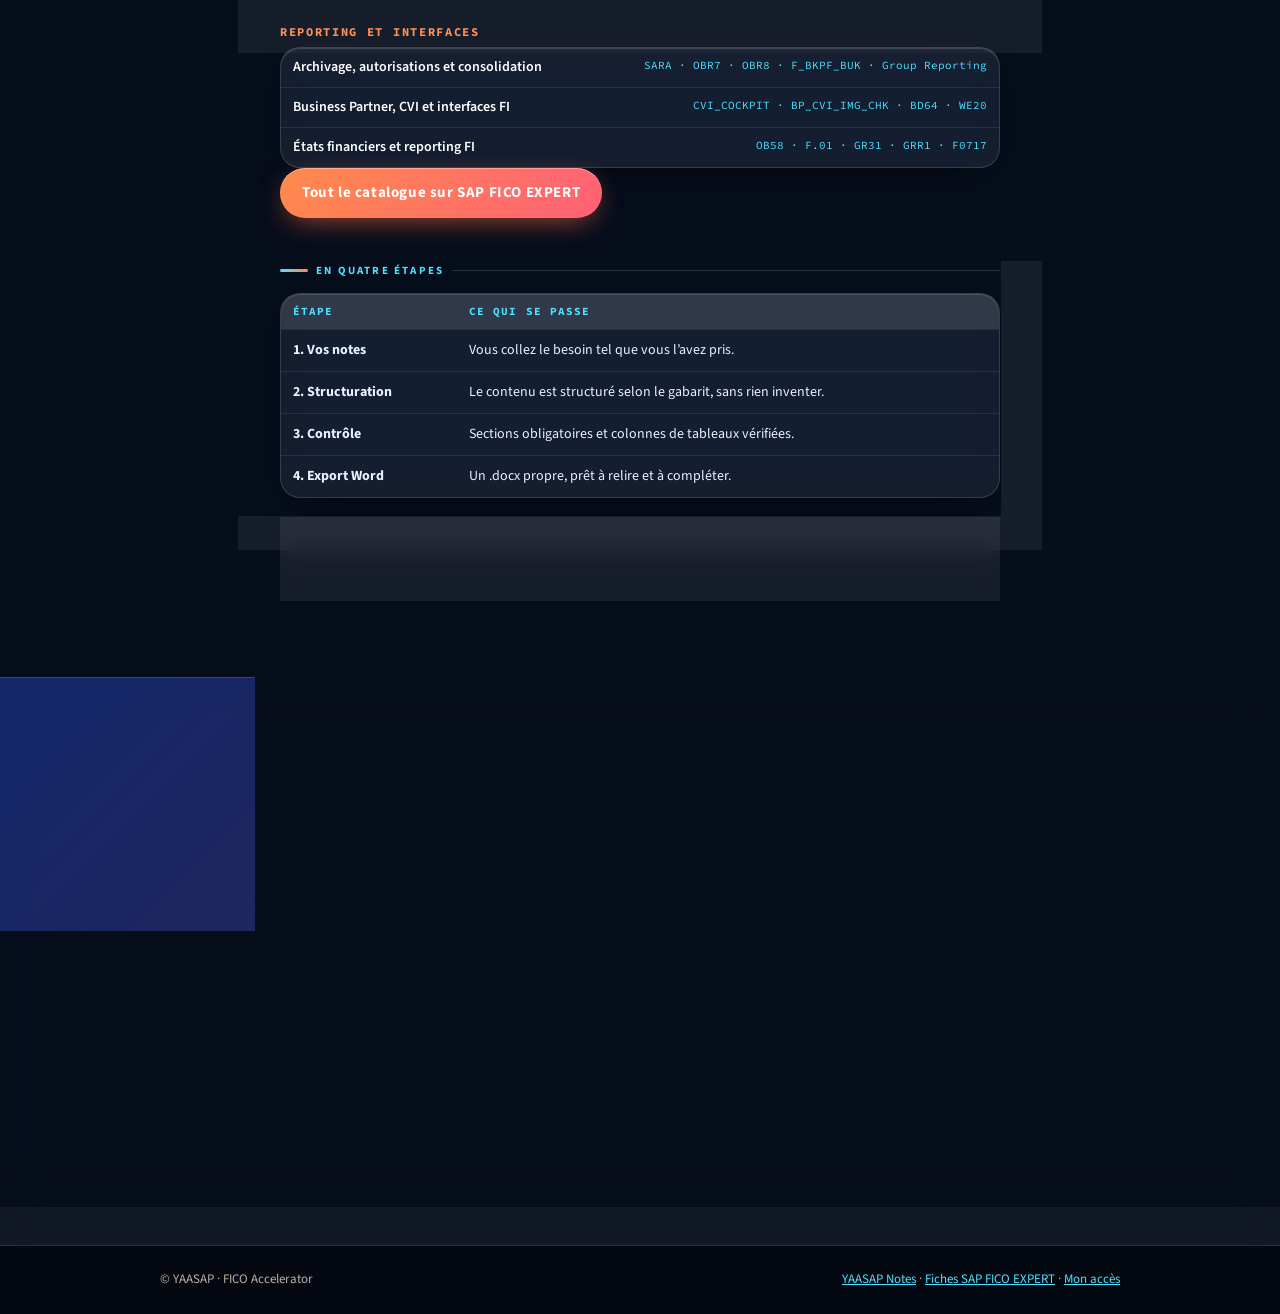
==== commit 93cf59aa: "Site : retrait des mentions d'IA Co-Authored-By: Claude Sonnet 5.5 <noreply@anthropic.com> Claude-Se" ====
--- a/site/index.html
+++ b/site/index.html
@@ -1,6 +1,6 @@
 <!doctype html><html lang="fr"><head><meta charset="utf-8"><meta name="viewport" content="width=device-width,initial-scale=1">
 <title>FICO Accelerator — spécifications SAP FI/CO</title>
-<meta name="description" content="Rédigez vos spécifications SAP FI/CO (SF, ST, SP) en quelques minutes : gabarits, contrôle qualité, export Word, brouillon assisté par IA.">
+<meta name="description" content="Rédigez vos spécifications SAP FI/CO (SF, ST, SP) en quelques minutes : gabarits, contrôle qualité, export Word.">
 <meta property="og:title" content="FICO Accelerator — spécifications SAP FI/CO"><meta property="og:image" content="hero.jpg">
 <link href="https://fonts.googleapis.com/css2?family=Libre+Baskerville:ital,wght@0,400;0,700;1,400&family=Source+Sans+3:wght@300;400;600;700&family=Source+Code+Pro:wght@400;600&display=swap" rel="stylesheet">
 <style>
@@ -147,12 +147,12 @@
 </style></head><body>
 <header class="masthead"><a class="pub-name" href="index.html">FICO <em>Accelerator</em></a>
 <nav><a href="#methode">Méthode</a><a href="#parametrage">Fiches</a><a href="#tarif">Tarif</a><a class="keep" href="acces.html">Mon accès</a></nav></header>
-<div class="ticker "><div class="tk"><span>SAP FI/CO<i>✦</i><b>SF · ST · SP</b><i>✦</i>29 sections guidées<i>✦</i>Export Word<i>✦</i>Brouillon assisté par IA<i>✦</i>Aucune donnée client<i>✦</i><b>79 €/mois</b><i>✦</i>Résiliation en 1 clic<i>✦</i></span><span>SAP FI/CO<i>✦</i><b>SF · ST · SP</b><i>✦</i>29 sections guidées<i>✦</i>Export Word<i>✦</i>Brouillon assisté par IA<i>✦</i>Aucune donnée client<i>✦</i><b>79 €/mois</b><i>✦</i>Résiliation en 1 clic<i>✦</i></span><span>SAP FI/CO<i>✦</i><b>SF · ST · SP</b><i>✦</i>29 sections guidées<i>✦</i>Export Word<i>✦</i>Brouillon assisté par IA<i>✦</i>Aucune donnée client<i>✦</i><b>79 €/mois</b><i>✦</i>Résiliation en 1 clic<i>✦</i></span><span>SAP FI/CO<i>✦</i><b>SF · ST · SP</b><i>✦</i>29 sections guidées<i>✦</i>Export Word<i>✦</i>Brouillon assisté par IA<i>✦</i>Aucune donnée client<i>✦</i><b>79 €/mois</b><i>✦</i>Résiliation en 1 clic<i>✦</i></span></div></div>
+<div class="ticker "><div class="tk"><span>SAP FI/CO<i>✦</i><b>SF · ST · SP</b><i>✦</i>29 sections guidées<i>✦</i>Export Word<i>✦</i>Aucune donnée client<i>✦</i><b>79 €/mois</b><i>✦</i>Résiliation en 1 clic<i>✦</i></span><span>SAP FI/CO<i>✦</i><b>SF · ST · SP</b><i>✦</i>29 sections guidées<i>✦</i>Export Word<i>✦</i>Aucune donnée client<i>✦</i><b>79 €/mois</b><i>✦</i>Résiliation en 1 clic<i>✦</i></span><span>SAP FI/CO<i>✦</i><b>SF · ST · SP</b><i>✦</i>29 sections guidées<i>✦</i>Export Word<i>✦</i>Aucune donnée client<i>✦</i><b>79 €/mois</b><i>✦</i>Résiliation en 1 clic<i>✦</i></span><span>SAP FI/CO<i>✦</i><b>SF · ST · SP</b><i>✦</i>29 sections guidées<i>✦</i>Export Word<i>✦</i>Aucune donnée client<i>✦</i><b>79 €/mois</b><i>✦</i>Résiliation en 1 clic<i>✦</i></span></div></div>
 
 <section class="hero"><div class="hero-in">
 <div class="eyebrow"><span class="tag ac">SAP FI/CO</span><span class="tag">SF · ST · SP</span><span class="tag">Export Word</span></div>
 <h1>Vos spécifications SAP FI/CO, prêtes en quelques minutes</h1>
-<p class="deck">Des gabarits propres, un contrôle qualité et un brouillon rédigé par IA à partir de vos notes. Vous relisez, vous validez.</p>
+<p class="deck">Des gabarits propres, un contrôle qualité et un export Word à partir de vos notes. Vous relisez, vous validez.</p>
 <a id="cta" class="btn" href="#tarif">Commencer · 79 €/mois</a><a class="btn alt" href="#methode">Voir comment ça marche</a>
 </div></section>
 
@@ -197,7 +197,7 @@
 <div class="sec-rule"><span class="sec-rule-txt">En quatre étapes</span></div>
 <table class="tbl"><tr><th>Étape</th><th>Ce qui se passe</th></tr>
 <tr><td><b>1. Vos notes</b></td><td>Vous collez le besoin tel que vous l’avez pris.</td></tr>
-<tr><td><b>2. Brouillon IA</b></td><td>Le contenu est structuré selon le gabarit, sans rien inventer.</td></tr>
+<tr><td><b>2. Structuration</b></td><td>Le contenu est structuré selon le gabarit, sans rien inventer.</td></tr>
 <tr><td><b>3. Contrôle</b></td><td>Sections obligatoires et colonnes de tableaux vérifiées.</td></tr>
 <tr><td><b>4. Export Word</b></td><td>Un .docx propre, prêt à relire et à compléter.</td></tr></table>
 <p class="pull">«&nbsp;Le gabarit impose le retour arrière : c’est le détail qui évite le message de fin de journée.&nbsp;»</p>
@@ -207,7 +207,7 @@
 <span class="v-tag">Tarif · Abonnement Solo</span>
 <p class="v-lead">Un abonnement simple, résiliable à tout moment.</p>
 <p class="price">79 € <small>/ mois TTC</small></p>
-<ul><li>SF, ST et SP en illimité</li><li>Export Word</li><li>Brouillon assisté par IA</li><li>Clé d’accès personnelle envoyée par e-mail après paiement</li></ul>
+<ul><li>SF, ST et SP en illimité</li><li>Export Word</li><li>Contrôle qualité des sections</li><li>Clé d’accès personnelle envoyée par e-mail après paiement</li></ul>
 <a id="buy" class="btn" href="#" aria-disabled="true">Souscrire</a> <span id="buynote" style="font-size:13px;color:#9fb0ca"></span>
 <p style="margin-top:22px;color:#cdd6e6;font-size:15px">Plusieurs utilisateurs ou gabarits à votre charte ? Offre <b>Équipe</b> sur devis : <a id="mail" href="#" style="color:#e0905f">nous écrire</a>.</p>
 <p class="disc">Après paiement, saisissez votre clé et votre adresse e-mail sur la page <a href="acces.html" style="color:#e0905f">Mon accès</a>. Outil indépendant, non affilié à SAP SE. SAP et S/4HANA sont des marques de leurs propriétaires. Gabarits génériques : aucun document client n’est utilisé.</p>
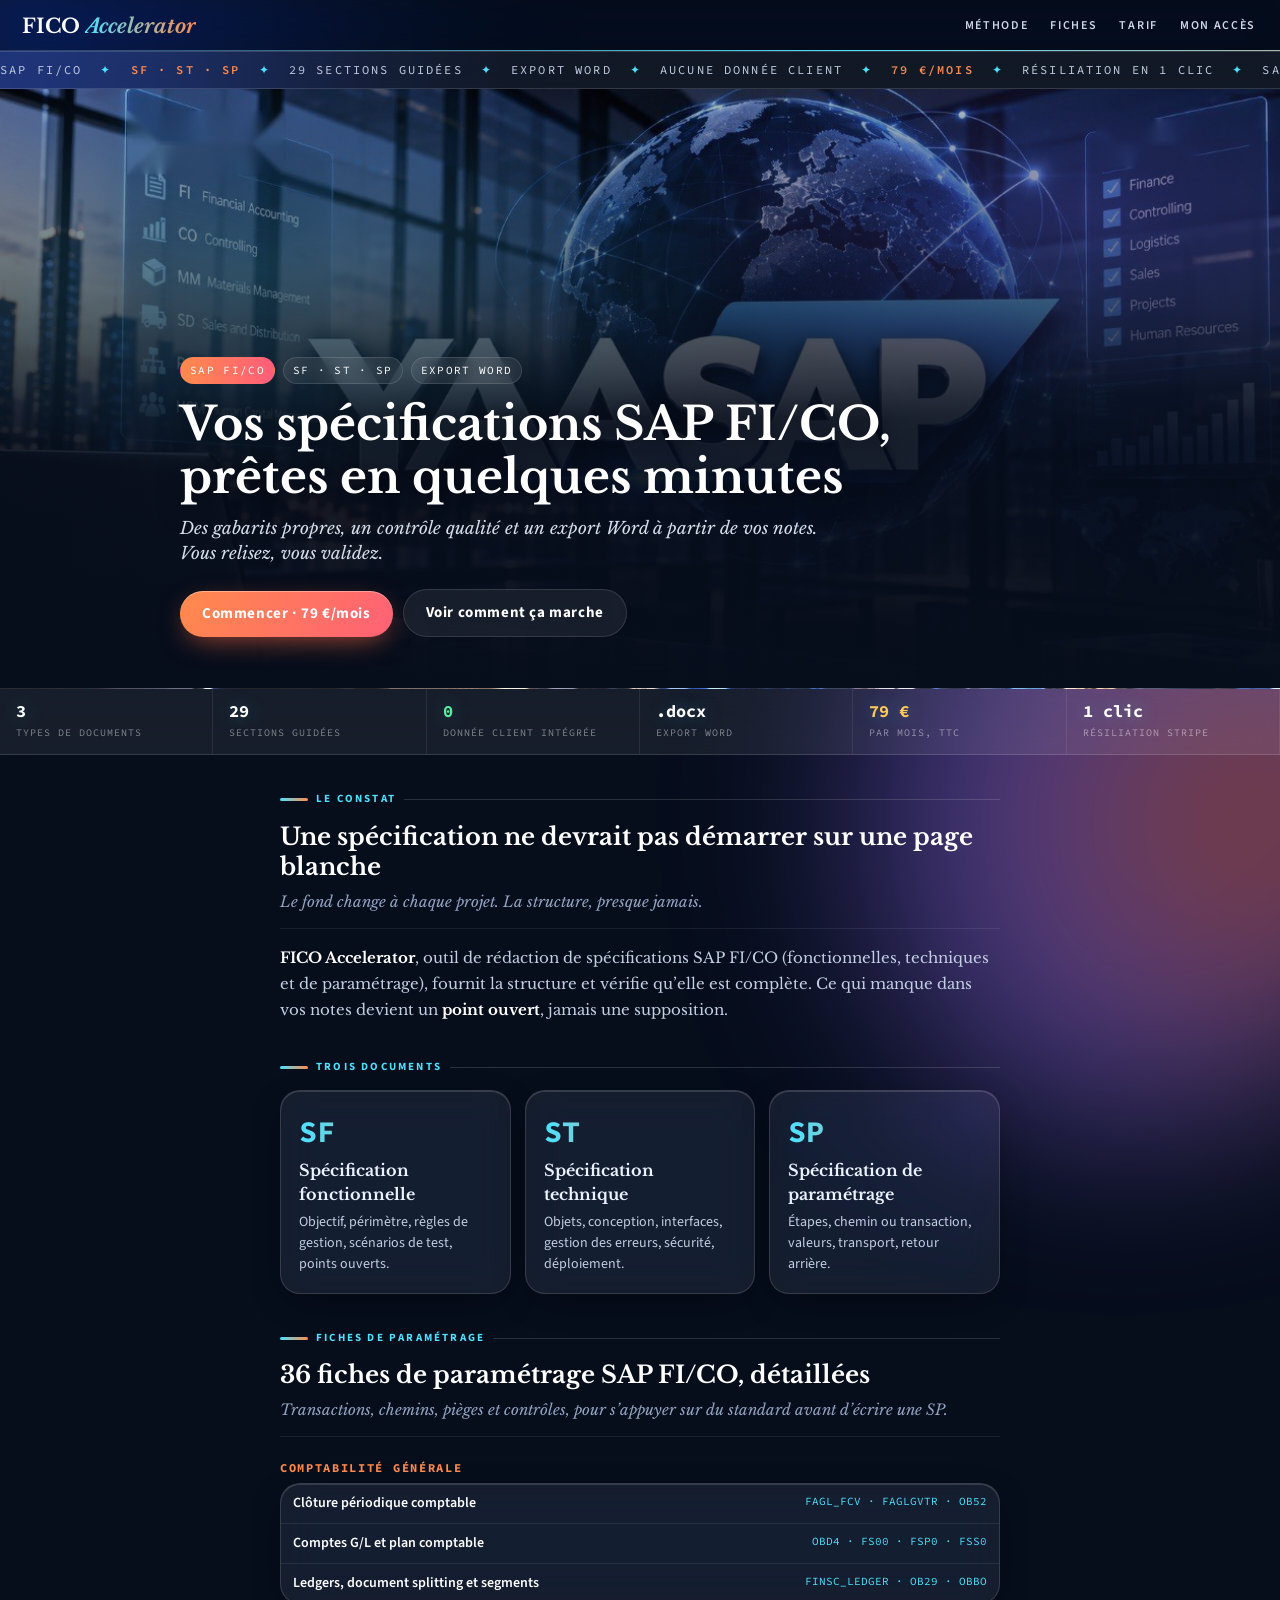
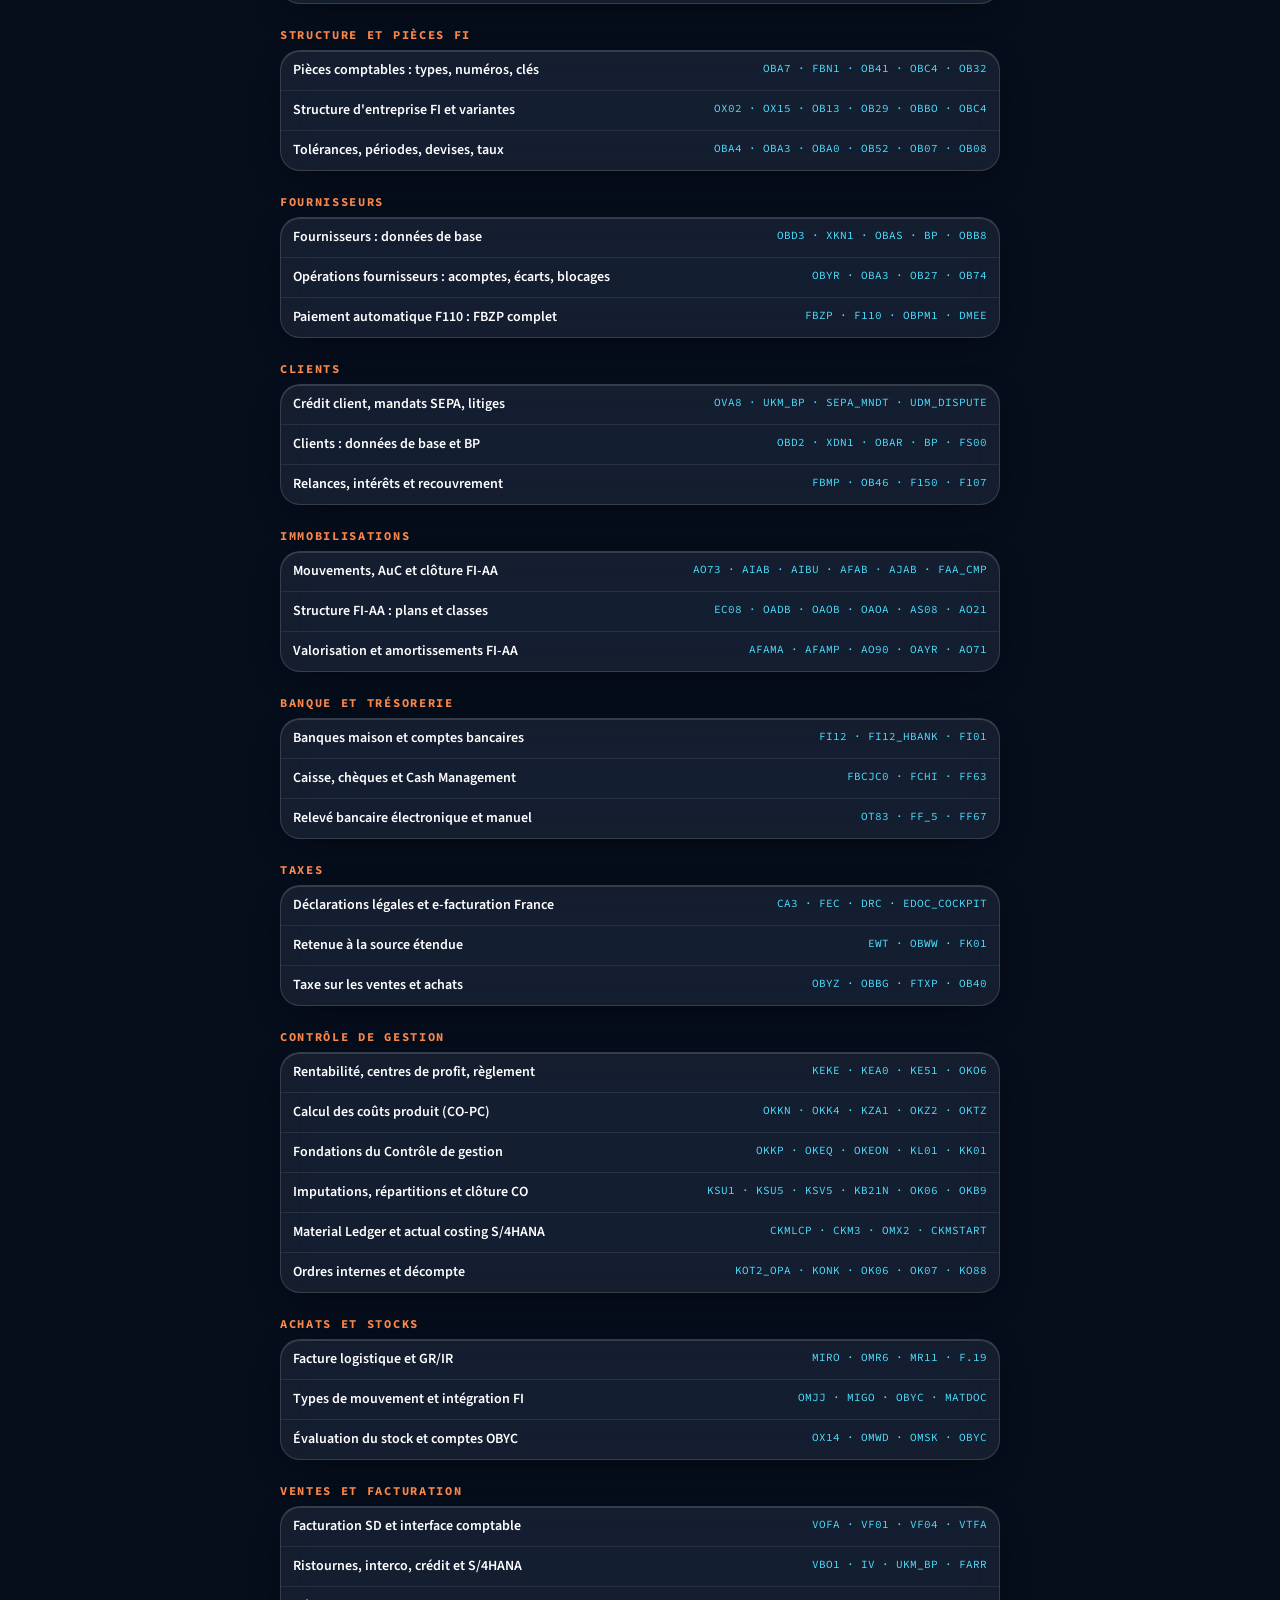
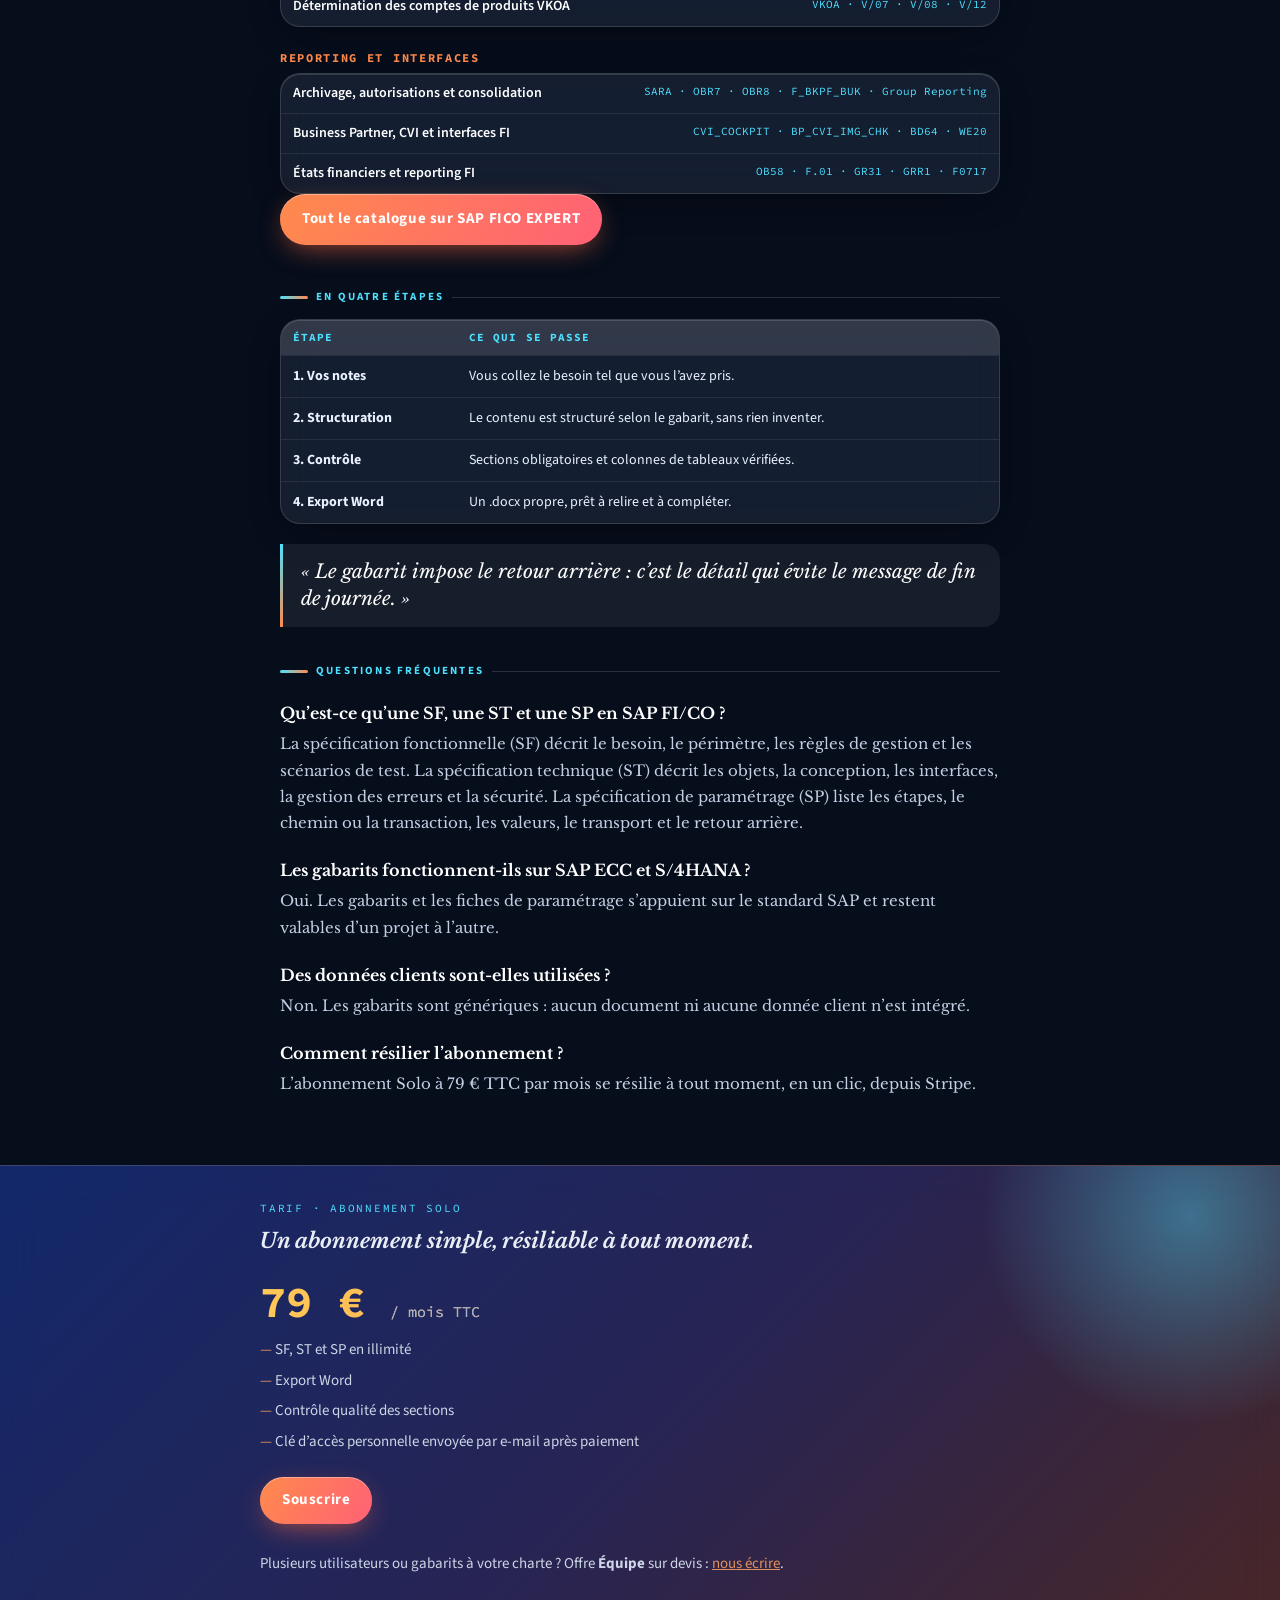
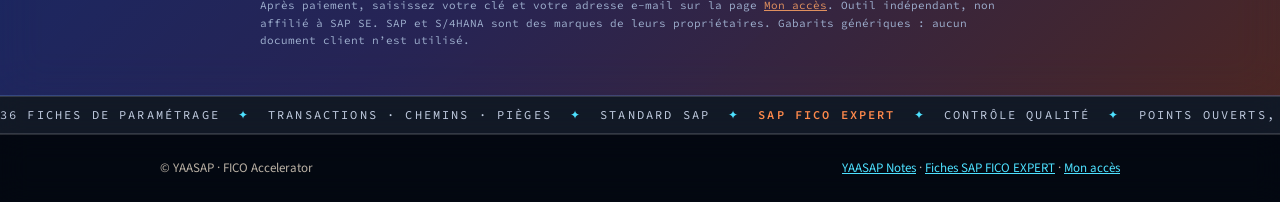
==== commit 2466a8c6: "SEO : balises, données structurées, FAQ, sitemap, robots Co-Authored-By: Claude Sonnet 5.5 <noreply@" ====
--- a/site/index.html
+++ b/site/index.html
@@ -1,7 +1,16 @@
 <!doctype html><html lang="fr"><head><meta charset="utf-8"><meta name="viewport" content="width=device-width,initial-scale=1">
-<title>FICO Accelerator — spécifications SAP FI/CO</title>
-<meta name="description" content="Rédigez vos spécifications SAP FI/CO (SF, ST, SP) en quelques minutes : gabarits, contrôle qualité, export Word.">
-<meta property="og:title" content="FICO Accelerator — spécifications SAP FI/CO"><meta property="og:image" content="hero.jpg">
+<title>Spécifications SAP FI/CO (SF, ST, SP) et paramétrage | FICO Accelerator</title>
+<meta name="description" content="Rédigez vos spécifications SAP FI/CO : gabarits SF, ST et SP, contrôle qualité, export Word et 36 fiches de paramétrage (G/L, fournisseurs, clients, immobilisations, taxes, CO). 79 €/mois.">
+<meta name="robots" content="index,follow,max-image-preview:large,max-snippet:-1">
+<meta name="keywords" content="spécification SAP FICO, SF ST SP SAP, paramétrage SAP FI CO, modèle spécification fonctionnelle SAP, spécification technique SAP, fiches SAP FICO, SAP S/4HANA finance">
+<meta name="author" content="YAASAP"><meta name="theme-color" content="#060d1b">
+<link rel="canonical" href="https://yaasap.github.io/YAASAP-fico-accelerator/">
+<link rel="icon" href="data:image/svg+xml,%3Csvg xmlns='http://www.w3.org/2000/svg' viewBox='0 0 64 64'%3E%3Crect width='64' height='64' rx='14' fill='%23060d1b'/%3E%3Ctext x='32' y='43' font-family='Arial' font-weight='700' font-size='30' text-anchor='middle' fill='%234de1ff'%3EFA%3C/text%3E%3C/svg%3E">
+<meta property="og:type" content="website"><meta property="og:locale" content="fr_FR"><meta property="og:site_name" content="FICO Accelerator">
+<meta property="og:title" content="Spécifications SAP FI/CO (SF, ST, SP) et paramétrage | FICO Accelerator"><meta property="og:description" content="Rédigez vos spécifications SAP FI/CO : gabarits SF, ST et SP, contrôle qualité, export Word et 36 fiches de paramétrage (G/L, fournisseurs, clients, immobilisations, taxes, CO). 79 €/mois."><meta property="og:url" content="https://yaasap.github.io/YAASAP-fico-accelerator/">
+<meta property="og:image" content="https://yaasap.github.io/YAASAP-fico-accelerator/hero.jpg"><meta property="og:image:width" content="1260"><meta property="og:image:height" content="691"><meta property="og:image:alt" content="FICO Accelerator : spécifications SAP FI/CO">
+<meta name="twitter:card" content="summary_large_image"><meta name="twitter:title" content="Spécifications SAP FI/CO (SF, ST, SP) et paramétrage | FICO Accelerator"><meta name="twitter:description" content="Rédigez vos spécifications SAP FI/CO : gabarits SF, ST et SP, contrôle qualité, export Word et 36 fiches de paramétrage (G/L, fournisseurs, clients, immobilisations, taxes, CO). 79 €/mois."><meta name="twitter:image" content="https://yaasap.github.io/YAASAP-fico-accelerator/hero.jpg">
+<script type="application/ld+json">[{"@context": "https://schema.org", "@type": "SoftwareApplication", "name": "FICO Accelerator", "applicationCategory": "BusinessApplication", "operatingSystem": "Web", "url": "https://yaasap.github.io/YAASAP-fico-accelerator/", "image": "https://yaasap.github.io/YAASAP-fico-accelerator/hero.jpg", "description": "Rédigez vos spécifications SAP FI/CO : gabarits SF, ST et SP, contrôle qualité, export Word et 36 fiches de paramétrage (G/L, fournisseurs, clients, immobilisations, taxes, CO). 79 €/mois.", "inLanguage": "fr", "offers": {"@type": "Offer", "price": "79", "priceCurrency": "EUR", "url": "https://yaasap.github.io/YAASAP-fico-accelerator/#tarif", "availability": "https://schema.org/InStock"}, "publisher": {"@id": "https://yaasap.github.io/YAASAP-fico-accelerator/#org"}}, {"@context": "https://schema.org", "@type": "Organization", "@id": "https://yaasap.github.io/YAASAP-fico-accelerator/#org", "name": "YAASAP", "url": "https://yaasap.github.io/SAP-FICO-EXPERT/catalogue.html", "email": "y.aouabed@hotmail.fr"}, {"@context": "https://schema.org", "@type": "WebSite", "name": "FICO Accelerator", "url": "https://yaasap.github.io/YAASAP-fico-accelerator/", "inLanguage": "fr"}, {"@context": "https://schema.org", "@type": "ItemList", "name": "Fiches de paramétrage SAP FI/CO", "itemListElement": [{"@type": "ListItem", "position": 1, "name": "Clôture périodique comptable", "url": "https://yaasap.github.io/SAP-FICO-EXPERT/cfg-gl-cloture.html"}, {"@type": "ListItem", "position": 2, "name": "Comptes G/L et plan comptable", "url": "https://yaasap.github.io/SAP-FICO-EXPERT/cfg-gl-comptes.html"}, {"@type": "ListItem", "position": 3, "name": "Ledgers, document splitting et segments", "url": "https://yaasap.github.io/SAP-FICO-EXPERT/cfg-gl-ledgers-splitting.html"}, {"@type": "ListItem", "position": 4, "name": "Pièces comptables : types, numéros, clés", "url": "https://yaasap.github.io/SAP-FICO-EXPERT/cfg-fi-pieces.html"}, {"@type": "ListItem", "position": 5, "name": "Structure d'entreprise FI et variantes", "url": "https://yaasap.github.io/SAP-FICO-EXPERT/cfg-fi-structure.html"}, {"@type": "ListItem", "position": 6, "name": "Tolérances, périodes, devises, taux", "url": "https://yaasap.github.io/SAP-FICO-EXPERT/cfg-fi-tolerances-devises.html"}, {"@type": "ListItem", "position": 7, "name": "Fournisseurs : données de base", "url": "https://yaasap.github.io/SAP-FICO-EXPERT/cfg-ap-donnees-base.html"}, {"@type": "ListItem", "position": 8, "name": "Opérations fournisseurs : acomptes, écarts, blocages", "url": "https://yaasap.github.io/SAP-FICO-EXPERT/cfg-ap-operations.html"}, {"@type": "ListItem", "position": 9, "name": "Paiement automatique F110 : FBZP complet", "url": "https://yaasap.github.io/SAP-FICO-EXPERT/cfg-ap-paiement-f110.html"}, {"@type": "ListItem", "position": 10, "name": "Crédit client, mandats SEPA, litiges", "url": "https://yaasap.github.io/SAP-FICO-EXPERT/cfg-ar-credit-sepa.html"}, {"@type": "ListItem", "position": 11, "name": "Clients : données de base et BP", "url": "https://yaasap.github.io/SAP-FICO-EXPERT/cfg-ar-donnees-base.html"}, {"@type": "ListItem", "position": 12, "name": "Relances, intérêts et recouvrement", "url": "https://yaasap.github.io/SAP-FICO-EXPERT/cfg-ar-relances-interets.html"}, {"@type": "ListItem", "position": 13, "name": "Mouvements, AuC et clôture FI-AA", "url": "https://yaasap.github.io/SAP-FICO-EXPERT/cfg-aa-mouvements-cloture.html"}, {"@type": "ListItem", "position": 14, "name": "Structure FI-AA : plans et classes", "url": "https://yaasap.github.io/SAP-FICO-EXPERT/cfg-aa-structure.html"}, {"@type": "ListItem", "position": 15, "name": "Valorisation et amortissements FI-AA", "url": "https://yaasap.github.io/SAP-FICO-EXPERT/cfg-aa-valorisation.html"}, {"@type": "ListItem", "position": 16, "name": "Banques maison et comptes bancaires", "url": "https://yaasap.github.io/SAP-FICO-EXPERT/cfg-banque-banques-maison.html"}, {"@type": "ListItem", "position": 17, "name": "Caisse, chèques et Cash Management", "url": "https://yaasap.github.io/SAP-FICO-EXPERT/cfg-banque-caisse-cash.html"}, {"@type": "ListItem", "position": 18, "name": "Relevé bancaire électronique et manuel", "url": "https://yaasap.github.io/SAP-FICO-EXPERT/cfg-banque-releve.html"}, {"@type": "ListItem", "position": 19, "name": "Déclarations légales et e-facturation France", "url": "https://yaasap.github.io/SAP-FICO-EXPERT/cfg-taxe-declarations-efacture.html"}, {"@type": "ListItem", "position": 20, "name": "Retenue à la source étendue", "url": "https://yaasap.github.io/SAP-FICO-EXPERT/cfg-taxe-retenue.html"}, {"@type": "ListItem", "position": 21, "name": "Taxe sur les ventes et achats", "url": "https://yaasap.github.io/SAP-FICO-EXPERT/cfg-taxe-tva.html"}, {"@type": "ListItem", "position": 22, "name": "Rentabilité, centres de profit, règlement", "url": "https://yaasap.github.io/SAP-FICO-EXPERT/cfg-co-copa-centres-profit.html"}, {"@type": "ListItem", "position": 23, "name": "Calcul des coûts produit (CO-PC)", "url": "https://yaasap.github.io/SAP-FICO-EXPERT/cfg-co-couts-produit.html"}, {"@type": "ListItem", "position": 24, "name": "Fondations du Contrôle de gestion", "url": "https://yaasap.github.io/SAP-FICO-EXPERT/cfg-co-fondations.html"}, {"@type": "ListItem", "position": 25, "name": "Imputations, répartitions et clôture CO", "url": "https://yaasap.github.io/SAP-FICO-EXPERT/cfg-co-imputations.html"}, {"@type": "ListItem", "position": 26, "name": "Material Ledger et actual costing S/4HANA", "url": "https://yaasap.github.io/SAP-FICO-EXPERT/cfg-co-material-ledger.html"}, {"@type": "ListItem", "position": 27, "name": "Ordres internes et décompte", "url": "https://yaasap.github.io/SAP-FICO-EXPERT/cfg-co-ordres-internes.html"}, {"@type": "ListItem", "position": 28, "name": "Facture logistique et GR/IR", "url": "https://yaasap.github.io/SAP-FICO-EXPERT/cfg-mmfi-miro-grir.html"}, {"@type": "ListItem", "position": 29, "name": "Types de mouvement et intégration FI", "url": "https://yaasap.github.io/SAP-FICO-EXPERT/cfg-mmfi-mouvements.html"}, {"@type": "ListItem", "position": 30, "name": "Évaluation du stock et comptes OBYC", "url": "https://yaasap.github.io/SAP-FICO-EXPERT/cfg-mmfi-valorisation-obyc.html"}, {"@type": "ListItem", "position": 31, "name": "Facturation SD et interface comptable", "url": "https://yaasap.github.io/SAP-FICO-EXPERT/cfg-sdfi-facturation.html"}, {"@type": "ListItem", "position": 32, "name": "Ristournes, interco, crédit et S/4HANA", "url": "https://yaasap.github.io/SAP-FICO-EXPERT/cfg-sdfi-ristournes-interco.html"}, {"@type": "ListItem", "position": 33, "name": "Détermination des comptes de produits VKOA", "url": "https://yaasap.github.io/SAP-FICO-EXPERT/cfg-sdfi-vkoa.html"}, {"@type": "ListItem", "position": 34, "name": "Archivage, autorisations et consolidation", "url": "https://yaasap.github.io/SAP-FICO-EXPERT/cfg-rep-archivage-autorisations-conso.html"}, {"@type": "ListItem", "position": 35, "name": "Business Partner, CVI et interfaces FI", "url": "https://yaasap.github.io/SAP-FICO-EXPERT/cfg-rep-bp-cvi-interfaces.html"}, {"@type": "ListItem", "position": 36, "name": "États financiers et reporting FI", "url": "https://yaasap.github.io/SAP-FICO-EXPERT/cfg-rep-etats-financiers.html"}]}, {"@context": "https://schema.org", "@type": "FAQPage", "mainEntity": [{"@type": "Question", "name": "Qu’est-ce qu’une SF, une ST et une SP en SAP FI/CO ?", "acceptedAnswer": {"@type": "Answer", "text": "La spécification fonctionnelle (SF) décrit le besoin, le périmètre, les règles de gestion et les scénarios de test. La spécification technique (ST) décrit les objets, la conception, les interfaces, la gestion des erreurs et la sécurité. La spécification de paramétrage (SP) liste les étapes, le chemin ou la transaction, les valeurs, le transport et le retour arrière."}}, {"@type": "Question", "name": "Les gabarits fonctionnent-ils sur SAP ECC et S/4HANA ?", "acceptedAnswer": {"@type": "Answer", "text": "Oui. Les gabarits et les fiches de paramétrage s’appuient sur le standard SAP et restent valables d’un projet à l’autre."}}, {"@type": "Question", "name": "Des données clients sont-elles utilisées ?", "acceptedAnswer": {"@type": "Answer", "text": "Non. Les gabarits sont génériques : aucun document ni aucune donnée client n’est intégré."}}, {"@type": "Question", "name": "Comment résilier l’abonnement ?", "acceptedAnswer": {"@type": "Answer", "text": "L’abonnement Solo à 79 € TTC par mois se résilie à tout moment, en un clic, depuis Stripe."}}]}]</script>
 <link href="https://fonts.googleapis.com/css2?family=Libre+Baskerville:ital,wght@0,400;0,700;1,400&family=Source+Sans+3:wght@300;400;600;700&family=Source+Code+Pro:wght@400;600&display=swap" rel="stylesheet">
 <style>
 :root{--paper:#f9f6f0;--paper2:#f2ede4;--paper3:#e8e1d5;--ink:#1c1814;--ink2:#3a342c;--ink3:#6a5f52;--ink4:#9a8f82;--rule:rgba(0,0,0,.12);--rule2:rgba(0,0,0,.07);--accent:#8b3a1a;--space:#0b1a2e;--gold:#c8902a;--green:#1e5c32;--red:#b01c1c;
@@ -169,7 +178,7 @@
 <div class="sec-rule" id="methode"><span class="sec-rule-txt">Le constat</span></div>
 <h2 class="lead-hl">Une spécification ne devrait pas démarrer sur une page blanche</h2>
 <p class="lead-deck">Le fond change à chaque projet. La structure, presque jamais.</p>
-<p class="body-p"><strong>FICO Accelerator</strong> fournit la structure et vérifie qu’elle est complète. Ce qui manque dans vos notes devient un <strong>point ouvert</strong>, jamais une supposition.</p>
+<p class="body-p"><strong>FICO Accelerator</strong>, outil de rédaction de spécifications SAP FI/CO (fonctionnelles, techniques et de paramétrage), fournit la structure et vérifie qu’elle est complète. Ce qui manque dans vos notes devient un <strong>point ouvert</strong>, jamais une supposition.</p>
 
 <div class="sec-rule"><span class="sec-rule-txt">Trois documents</span></div>
 <div class="cards">
@@ -201,6 +210,11 @@
 <tr><td><b>3. Contrôle</b></td><td>Sections obligatoires et colonnes de tableaux vérifiées.</td></tr>
 <tr><td><b>4. Export Word</b></td><td>Un .docx propre, prêt à relire et à compléter.</td></tr></table>
 <p class="pull">«&nbsp;Le gabarit impose le retour arrière : c’est le détail qui évite le message de fin de journée.&nbsp;»</p>
+<div class="sec-rule" id="faq"><span class="sec-rule-txt">Questions fréquentes</span></div>
+<h3 class="fg" style="text-transform:none;letter-spacing:0;font-family:var(--serif);font-size:16px;color:#fff">Qu’est-ce qu’une SF, une ST et une SP en SAP FI/CO ?</h3><p class="body-p">La spécification fonctionnelle (SF) décrit le besoin, le périmètre, les règles de gestion et les scénarios de test. La spécification technique (ST) décrit les objets, la conception, les interfaces, la gestion des erreurs et la sécurité. La spécification de paramétrage (SP) liste les étapes, le chemin ou la transaction, les valeurs, le transport et le retour arrière.</p>
+<h3 class="fg" style="text-transform:none;letter-spacing:0;font-family:var(--serif);font-size:16px;color:#fff">Les gabarits fonctionnent-ils sur SAP ECC et S/4HANA ?</h3><p class="body-p">Oui. Les gabarits et les fiches de paramétrage s’appuient sur le standard SAP et restent valables d’un projet à l’autre.</p>
+<h3 class="fg" style="text-transform:none;letter-spacing:0;font-family:var(--serif);font-size:16px;color:#fff">Des données clients sont-elles utilisées ?</h3><p class="body-p">Non. Les gabarits sont génériques : aucun document ni aucune donnée client n’est intégré.</p>
+<h3 class="fg" style="text-transform:none;letter-spacing:0;font-family:var(--serif);font-size:16px;color:#fff">Comment résilier l’abonnement ?</h3><p class="body-p">L’abonnement Solo à 79 € TTC par mois se résilie à tout moment, en un clic, depuis Stripe.</p>
 </main>
 
 <section class="verdict" id="tarif"><div class="in">
